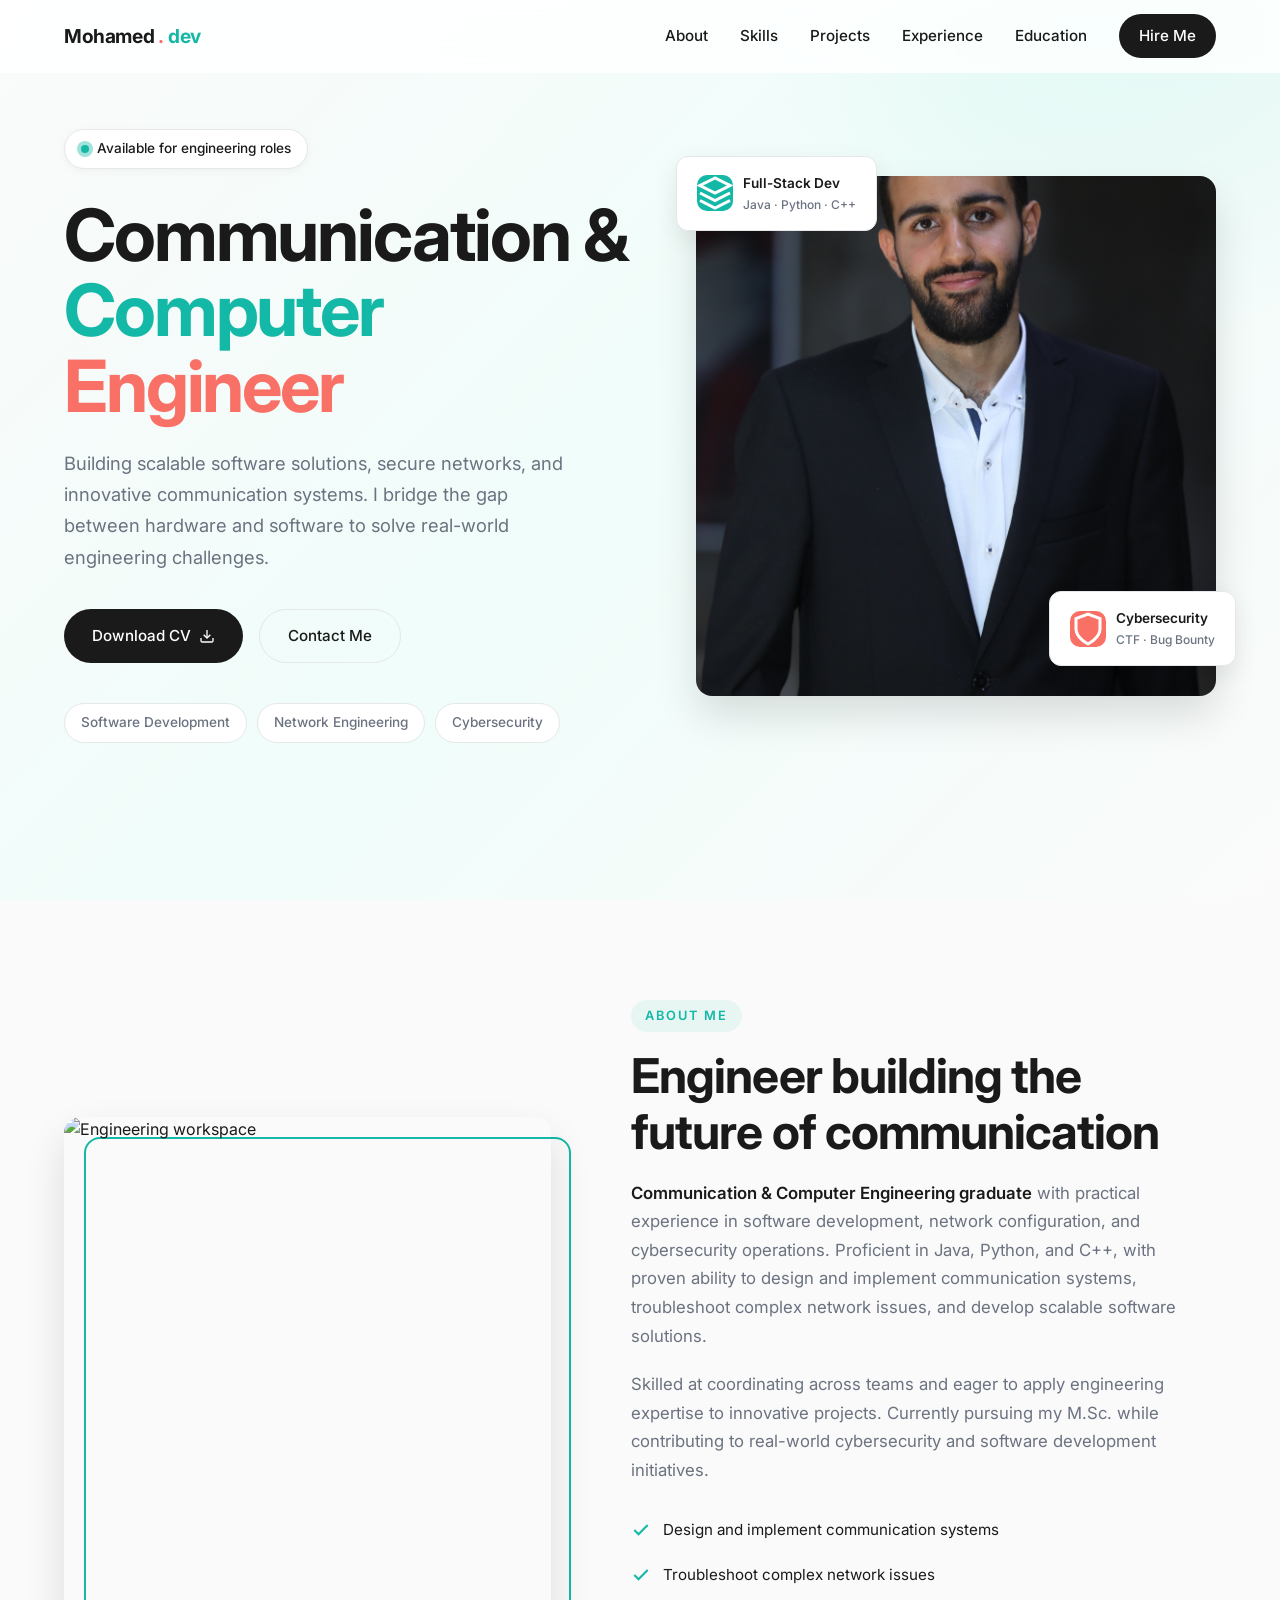
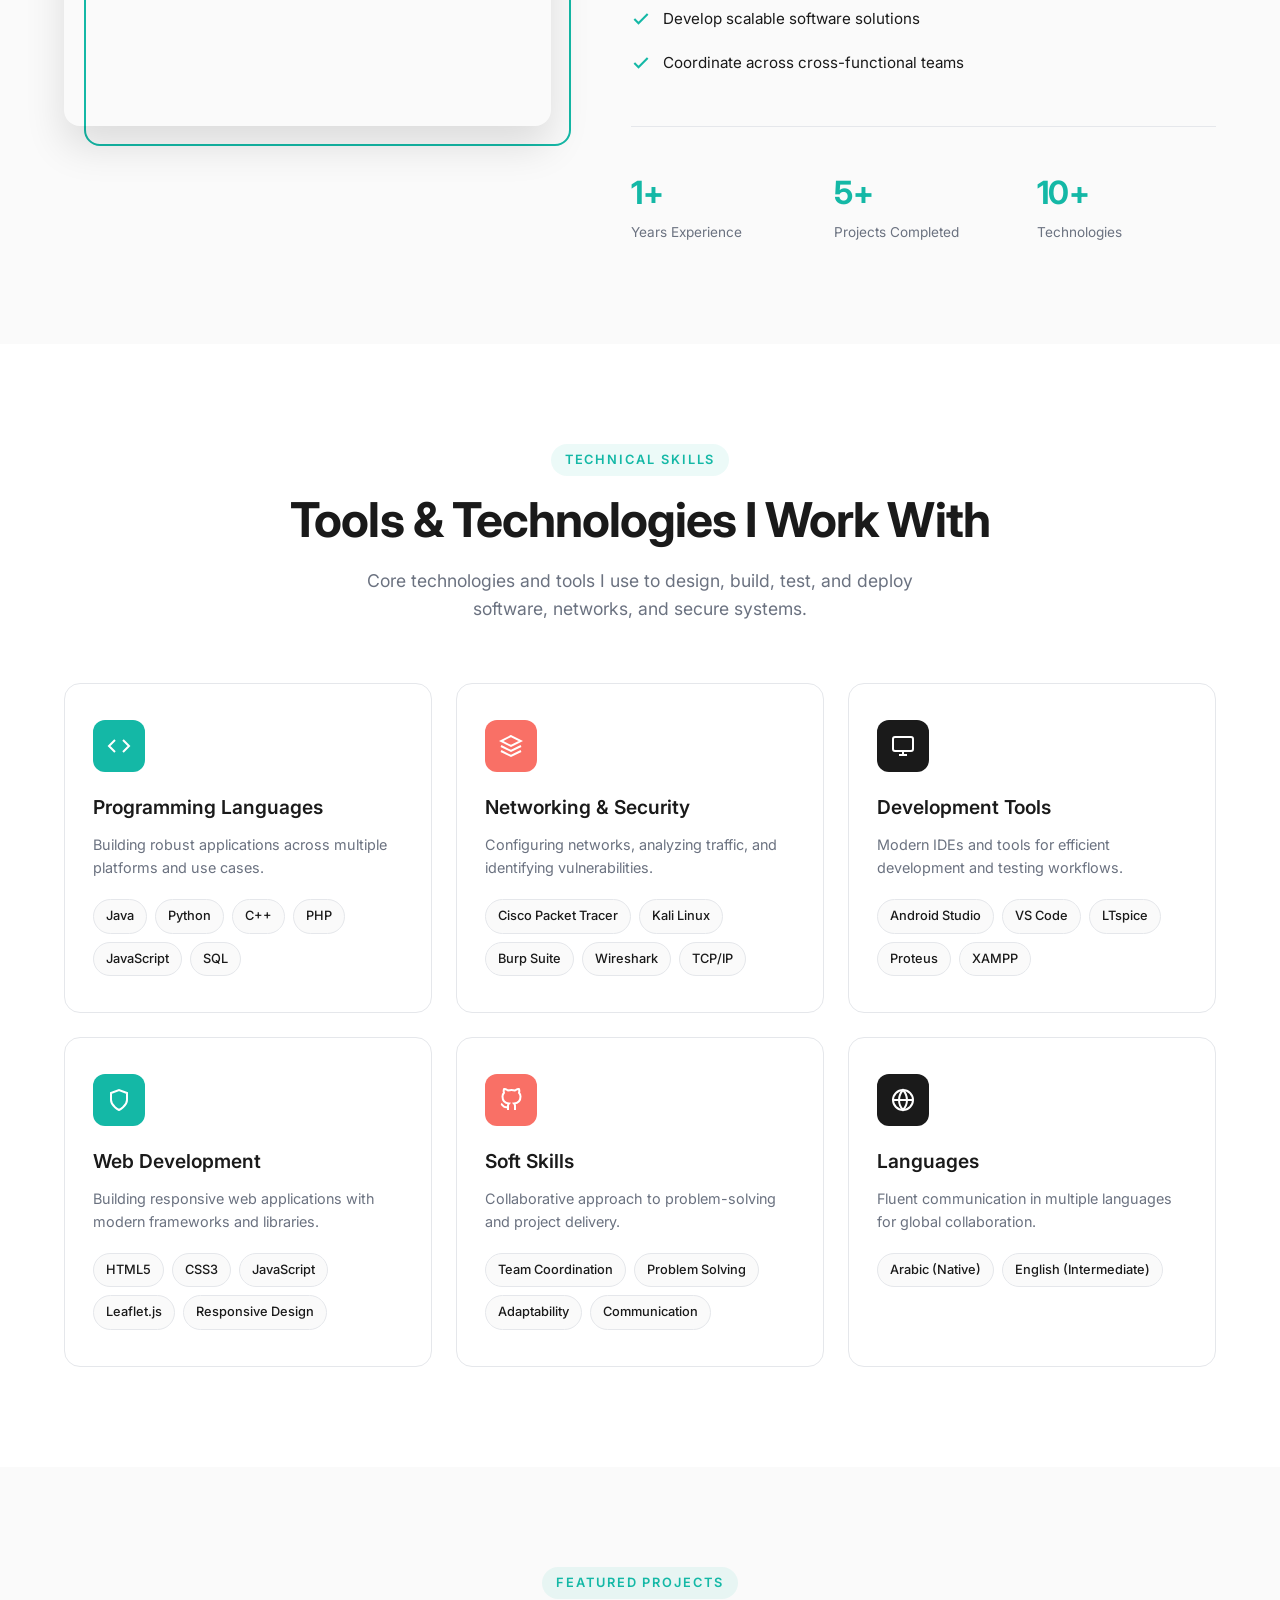
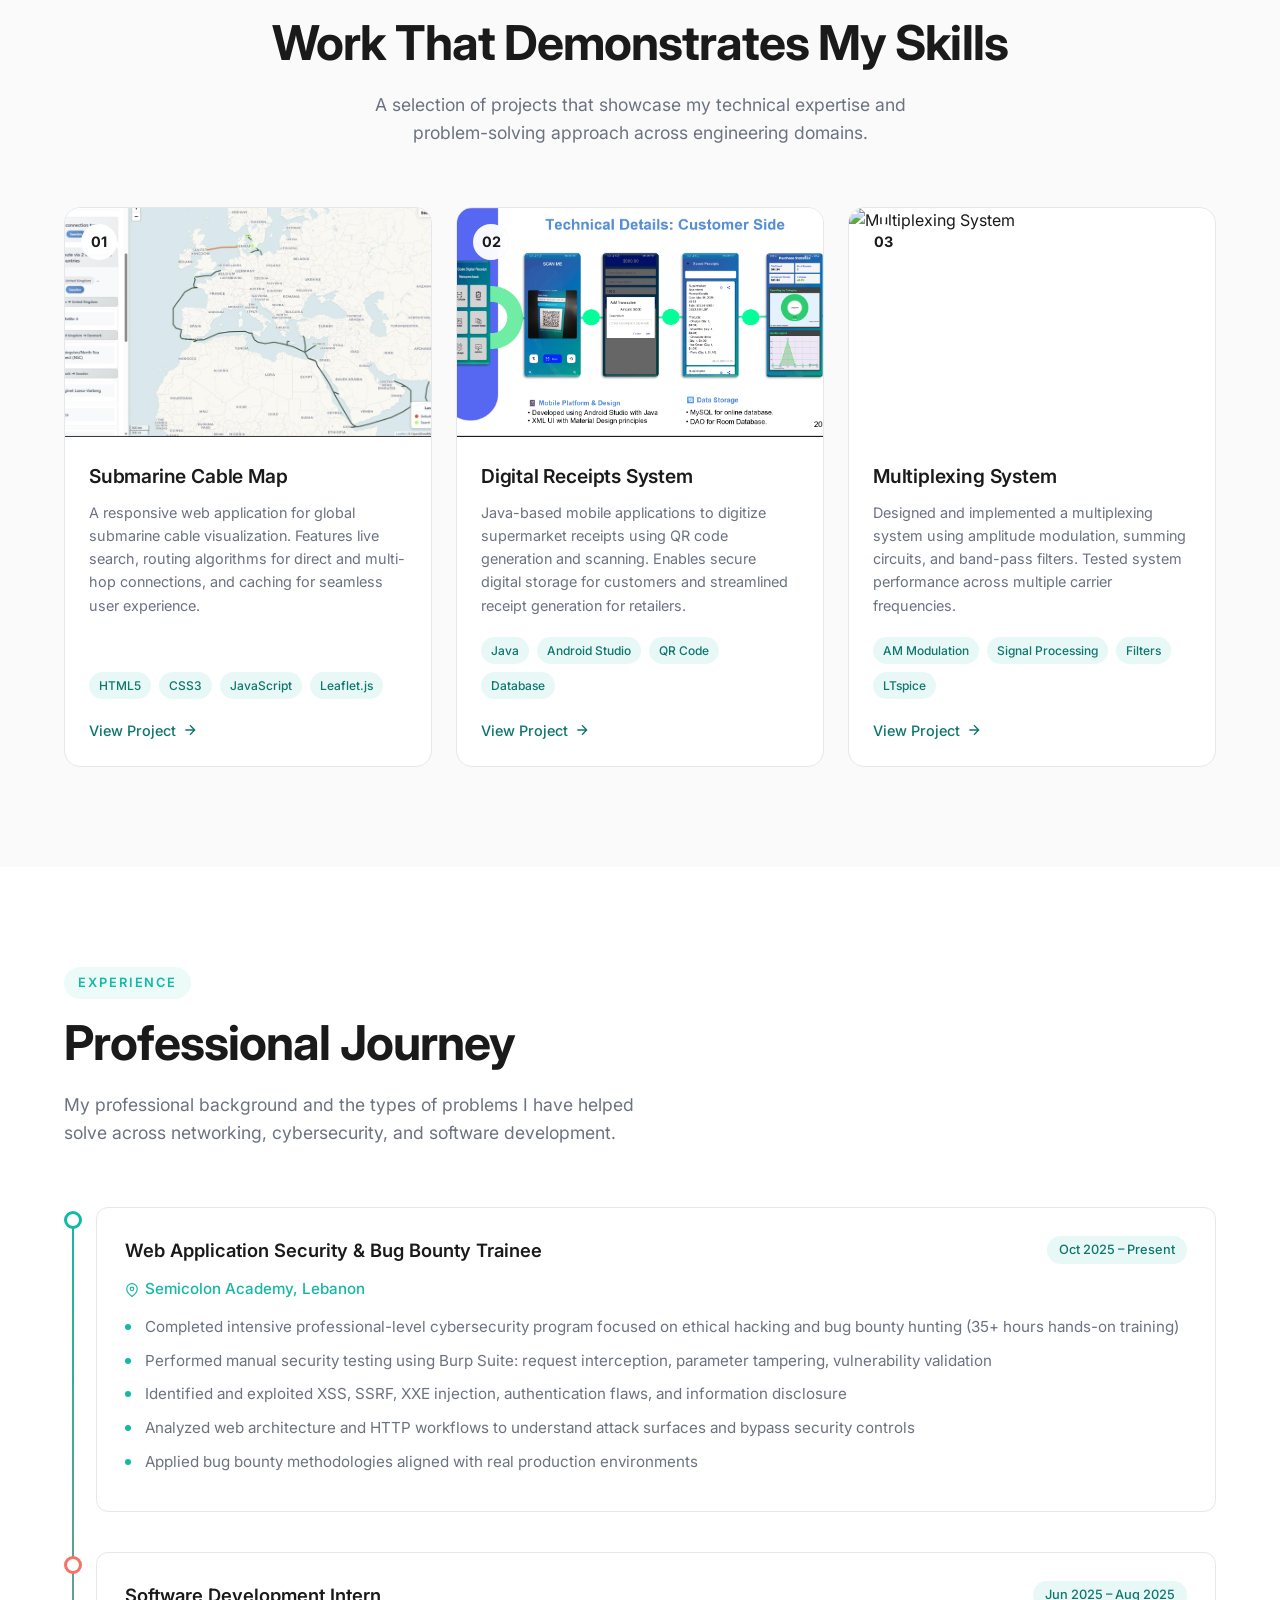
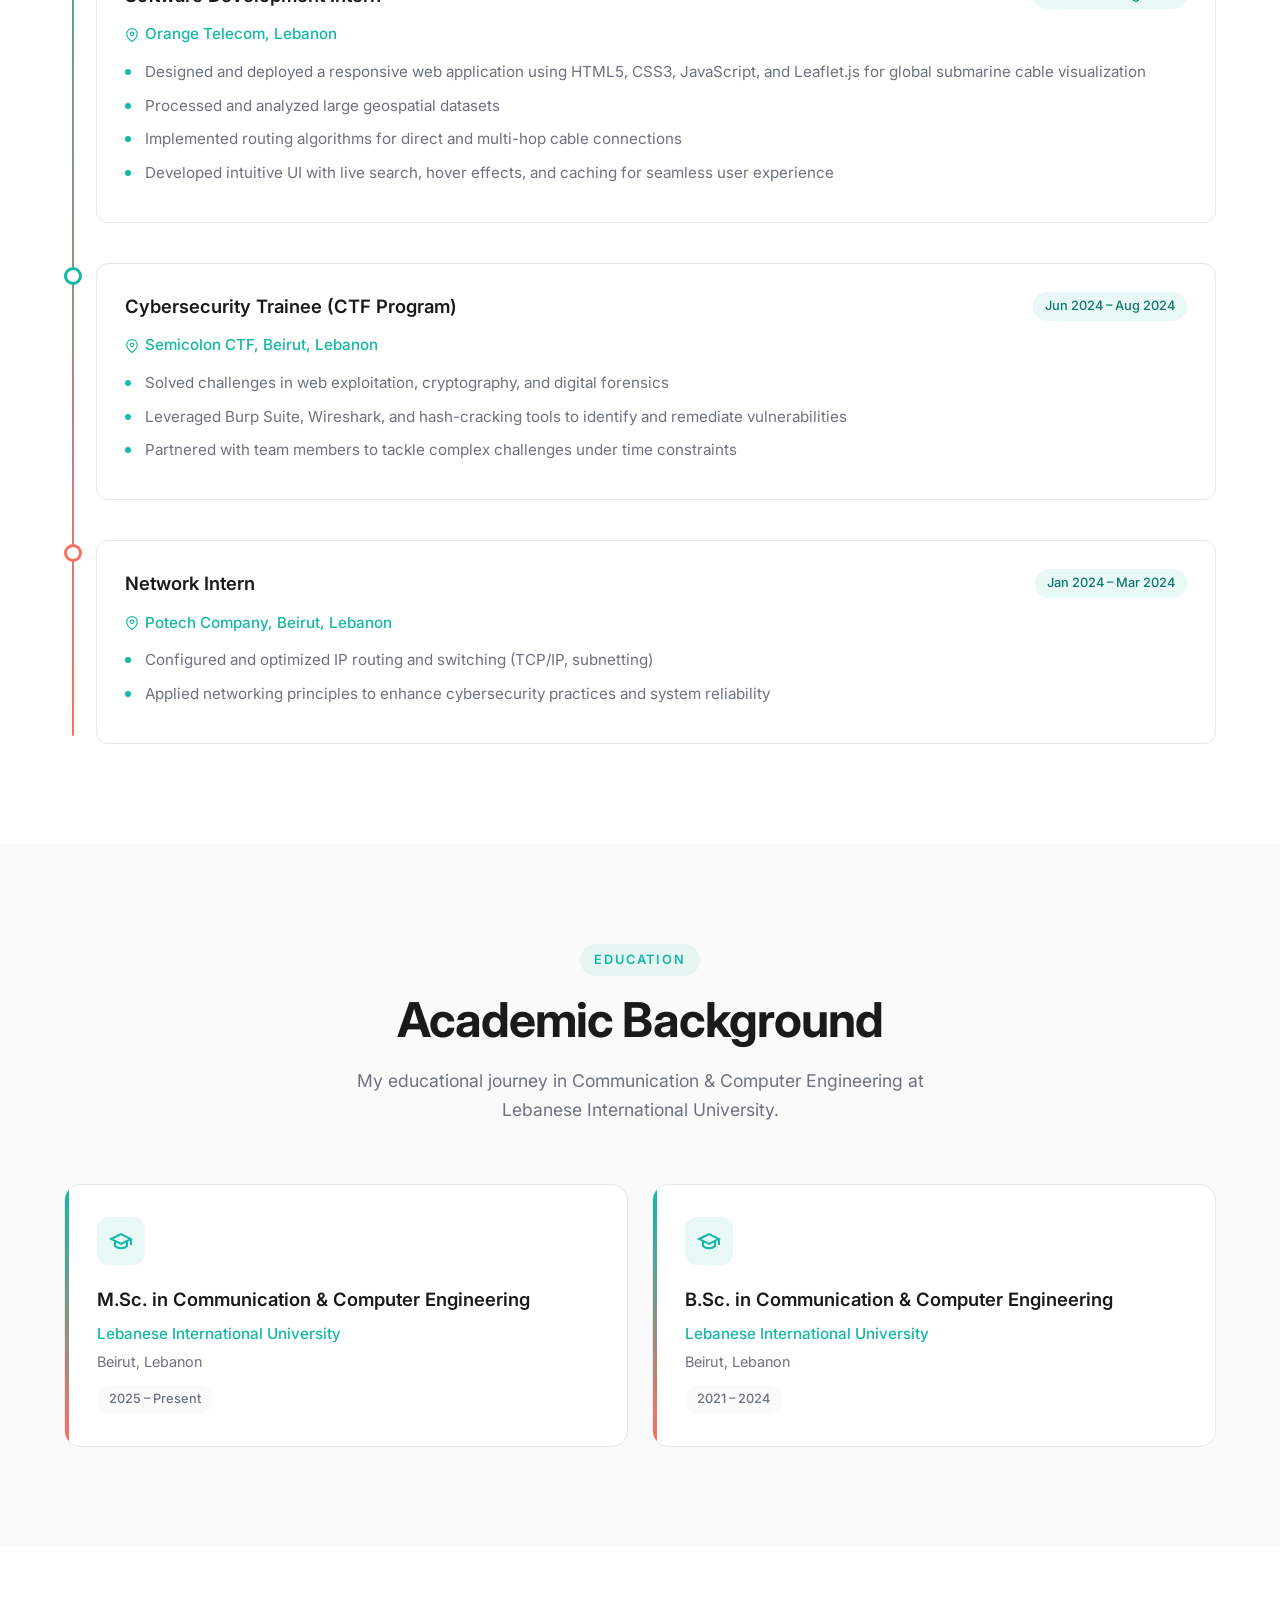
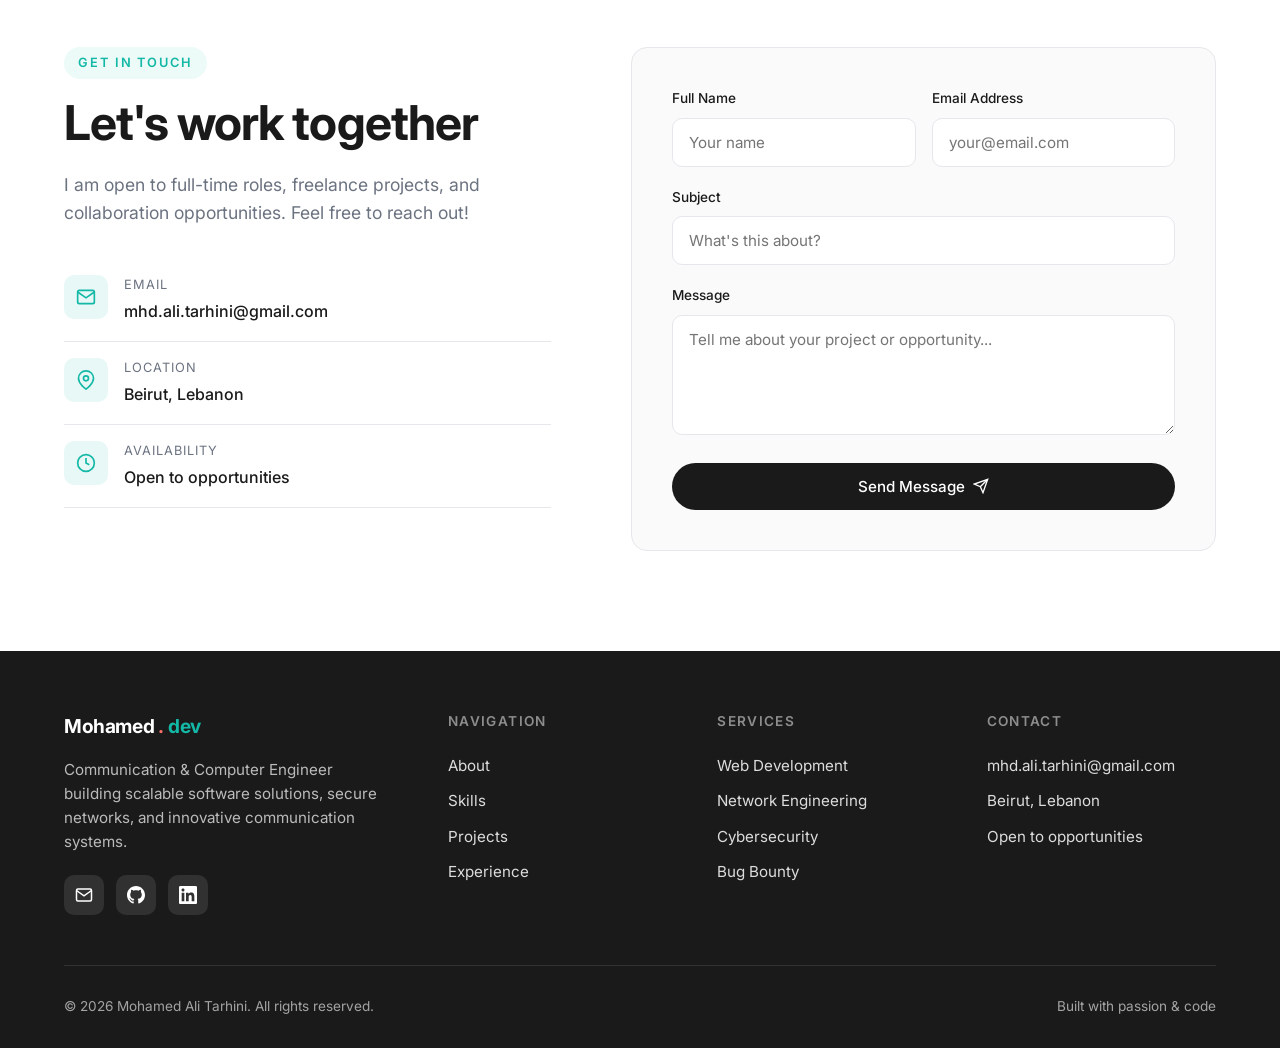
==== index.html @ ebee2edf "Update: Changed CV file and fixed typo" ====
<!DOCTYPE html>
<html lang="en">
<head>
<meta charset="UTF-8">
<meta name="viewport" content="width=device-width, initial-scale=1.0">
<title>Mohamed Ali Tarhini — Communication & Computer Engineer</title>
<link rel="preconnect" href="https://fonts.googleapis.com">
<link rel="preconnect" href="https://fonts.gstatic.com" crossorigin>
<link href="https://fonts.googleapis.com/css2?family=Inter:wght@400;500;600;700;800&family=JetBrains+Mono:wght@400;500&display=swap" rel="stylesheet">
<link rel="stylesheet" href="style.css">
</head>
<body>

<!-- NAVIGATION -->
<nav class="nav" id="nav">
  <div class="container nav-inner">
    <a href="#home" class="nav-logo">Mohamed<span class="dot">.</span><span class="teal">dev</span></a>
    <ul class="nav-links" id="navLinks">
      <li><a href="#about">About</a></li>
      <li><a href="#skills">Skills</a></li>
      <li><a href="#projects">Projects</a></li>
      <li><a href="#experience">Experience</a></li>
      <li><a href="#education">Education</a></li>
      <li><a href="#contact" class="nav-cta">Hire Me</a></li>
    </ul>
    <button class="hamburger" id="hamburger" aria-label="Toggle menu">
      <span></span><span></span><span></span>
    </button>
  </div>
</nav>

<!-- HERO -->
<section class="hero" id="home">
  <div class="container hero-grid">
    <div class="hero-content reveal">
      <div class="hero-badge">
        <span class="pulse"></span>
        Available for engineering roles
      </div>
      <h1 class="hero-title">
        Communication &<br>
        <span class="accent-teal">Computer</span> <span class="accent-coral">Engineer</span>
      </h1>
      <p class="hero-subtitle">
        Building scalable software solutions, secure networks, and innovative communication systems. I bridge the gap between hardware and software to solve real-world engineering challenges.
      </p>
      <div class="hero-actions">
        <a href="Mohamed_Ali_Tarhini_CV.pdf" download class="btn btn-primary">
          Download CV
          <svg viewBox="0 0 24 24" fill="none" stroke="currentColor" stroke-width="2">
            <path d="M21 15v4a2 2 0 0 1-2 2H5a2 2 0 0 1-2-2v-4"/>
            <polyline points="7 10 12 15 17 10"/>
            <line x1="12" y1="15" x2="12" y2="3"/>
          </svg>
        </a>
        <a href="#contact" class="btn btn-secondary">Contact Me</a>
      </div>
      <div class="hero-tags">
        <span class="hero-tag">Software Development</span>
        <span class="hero-tag">Network Engineering</span>
        <span class="hero-tag">Cybersecurity</span>
      </div>
    </div>
    <div class="hero-visual reveal">
      <img src="images/myself.png" alt="Mohamed Ali Tarhini" class="hero-image">
      <div class="hero-float top">
        <div class="icon teal">
          <svg viewBox="0 0 24 24" fill="none" stroke="currentColor" stroke-width="2"><path d="M12 2L2 7l10 5 10-5-10-5zM2 17l10 5 10-5M2 12l10 5 10-5"/></svg>
        </div>
        <div>
          <div class="float-title">Full-Stack Dev</div>
          <div class="float-sub">Java · Python · C++</div>
        </div>
      </div>
      <div class="hero-float bottom">
        <div class="icon coral">
          <svg viewBox="0 0 24 24" fill="none" stroke="currentColor" stroke-width="2"><path d="M12 22s8-4 8-10V5l-8-3-8 3v7c0 6 8 10 8 10z"/></svg>
        </div>
        <div>
          <div class="float-title">Cybersecurity</div>
          <div class="float-sub">CTF · Bug Bounty</div>
        </div>
      </div>
    </div>
  </div>
</section>

<!-- ABOUT -->
<section class="about" id="about">
  <div class="container about-grid">
    <div class="about-image-wrap reveal">
      <img src="https://images.unsplash.com/photo-1498050108023-c5249f4df085?w=600&h=750&fit=crop" alt="Engineering workspace" class="about-image">
    </div>
    <div class="about-text reveal">
      <span class="section-label">About Me</span>
      <h2 class="section-title">Engineer building the future of communication</h2>
      <p>
        <strong>Communication & Computer Engineering graduate</strong> with practical experience in software development, network configuration, and cybersecurity operations. Proficient in Java, Python, and C++, with proven ability to design and implement communication systems, troubleshoot complex network issues, and develop scalable software solutions.
      </p>
      <p>
        Skilled at coordinating across teams and eager to apply engineering expertise to innovative projects. Currently pursuing my M.Sc. while contributing to real-world cybersecurity and software development initiatives.
      </p>
      <ul class="about-list">
        <li>
          <svg viewBox="0 0 24 24" fill="none" stroke="currentColor" stroke-width="2.5"><path d="M20 6L9 17l-5-5"/></svg>
          Design and implement communication systems
        </li>
        <li>
          <svg viewBox="0 0 24 24" fill="none" stroke="currentColor" stroke-width="2.5"><path d="M20 6L9 17l-5-5"/></svg>
          Troubleshoot complex network issues
        </li>
        <li>
          <svg viewBox="0 0 24 24" fill="none" stroke="currentColor" stroke-width="2.5"><path d="M20 6L9 17l-5-5"/></svg>
          Develop scalable software solutions
        </li>
        <li>
          <svg viewBox="0 0 24 24" fill="none" stroke="currentColor" stroke-width="2.5"><path d="M20 6L9 17l-5-5"/></svg>
          Coordinate across cross-functional teams
        </li>
      </ul>
      <div class="about-stats">
        <div>
          <div class="stat-value">1+</div>
          <div class="stat-label">Years Experience</div>
        </div>
        <div>
          <div class="stat-value">5+</div>
          <div class="stat-label">Projects Completed</div>
        </div>
        <div>
          <div class="stat-value">10+</div>
          <div class="stat-label">Technologies</div>
        </div>
      </div>
    </div>
  </div>
</section>

<!-- SKILLS -->
<section class="skills" id="skills">
  <div class="container">
    <div class="section-header center reveal">
      <span class="section-label">Technical Skills</span>
      <h2 class="section-title">Tools & Technologies I Work With</h2>
      <p class="section-subtitle">Core technologies and tools I use to design, build, test, and deploy software, networks, and secure systems.</p>
    </div>
    <div class="skills-grid">
      <div class="skill-card reveal">
        <div class="skill-icon teal">
          <svg viewBox="0 0 24 24" fill="none" stroke="currentColor" stroke-width="2"><polyline points="16 18 22 12 16 6"/><polyline points="8 6 2 12 8 18"/></svg>
        </div>
        <h3 class="skill-card-title">Programming Languages</h3>
        <p class="skill-card-desc">Building robust applications across multiple platforms and use cases.</p>
        <div class="skill-tags">
          <span class="skill-tag">Java</span>
          <span class="skill-tag">Python</span>
          <span class="skill-tag">C++</span>
          <span class="skill-tag">PHP</span>
          <span class="skill-tag">JavaScript</span>
          <span class="skill-tag">SQL</span>
        </div>
      </div>
      <div class="skill-card reveal">
        <div class="skill-icon coral">
          <svg viewBox="0 0 24 24" fill="none" stroke="currentColor" stroke-width="2"><path d="M12 2L2 7l10 5 10-5-10-5zM2 17l10 5 10-5M2 12l10 5 10-5"/></svg>
        </div>
        <h3 class="skill-card-title">Networking & Security</h3>
        <p class="skill-card-desc">Configuring networks, analyzing traffic, and identifying vulnerabilities.</p>
        <div class="skill-tags">
          <span class="skill-tag">Cisco Packet Tracer</span>
          <span class="skill-tag">Kali Linux</span>
          <span class="skill-tag">Burp Suite</span>
          <span class="skill-tag">Wireshark</span>
          <span class="skill-tag">TCP/IP</span>
        </div>
      </div>
      <div class="skill-card reveal">
        <div class="skill-icon dark">
          <svg viewBox="0 0 24 24" fill="none" stroke="currentColor" stroke-width="2"><rect x="2" y="3" width="20" height="14" rx="2"/><line x1="8" y1="21" x2="16" y2="21"/><line x1="12" y1="17" x2="12" y2="21"/></svg>
        </div>
        <h3 class="skill-card-title">Development Tools</h3>
        <p class="skill-card-desc">Modern IDEs and tools for efficient development and testing workflows.</p>
        <div class="skill-tags">
          <span class="skill-tag">Android Studio</span>
          <span class="skill-tag">VS Code</span>
          <span class="skill-tag">LTspice</span>
          <span class="skill-tag">Proteus</span>
          <span class="skill-tag">XAMPP</span>
        </div>
      </div>
      <div class="skill-card reveal">
        <div class="skill-icon teal">
          <svg viewBox="0 0 24 24" fill="none" stroke="currentColor" stroke-width="2"><path d="M12 22s8-4 8-10V5l-8-3-8 3v7c0 6 8 10 8 10z"/></svg>
        </div>
        <h3 class="skill-card-title">Web Development</h3>
        <p class="skill-card-desc">Building responsive web applications with modern frameworks and libraries.</p>
        <div class="skill-tags">
          <span class="skill-tag">HTML5</span>
          <span class="skill-tag">CSS3</span>
          <span class="skill-tag">JavaScript</span>
          <span class="skill-tag">Leaflet.js</span>
          <span class="skill-tag">Responsive Design</span>
        </div>
      </div>
      <div class="skill-card reveal">
        <div class="skill-icon coral">
          <svg viewBox="0 0 24 24" fill="none" stroke="currentColor" stroke-width="2"><path d="M9 19c-5 1.5-5-2.5-7-3m14 6v-3.87a3.37 3.37 0 0 0-.94-2.61c3.14-.35 6.44-1.54 6.44-7A5.44 5.44 0 0 0 20 4.77 5.07 5.07 0 0 0 19.91 1S18.73.65 16 2.48a13.38 13.38 0 0 0-7 0C6.27.65 5.09 1 5.09 1A5.07 5.07 0 0 0 5 4.77a5.44 5.44 0 0 0-1.5 3.78c0 5.42 3.3 6.61 6.44 7A3.37 3.37 0 0 0 9 18.13V22"/></svg>
        </div>
        <h3 class="skill-card-title">Soft Skills</h3>
        <p class="skill-card-desc">Collaborative approach to problem-solving and project delivery.</p>
        <div class="skill-tags">
          <span class="skill-tag">Team Coordination</span>
          <span class="skill-tag">Problem Solving</span>
          <span class="skill-tag">Adaptability</span>
          <span class="skill-tag">Communication</span>
        </div>
      </div>
      <div class="skill-card reveal">
        <div class="skill-icon dark">
          <svg viewBox="0 0 24 24" fill="none" stroke="currentColor" stroke-width="2"><circle cx="12" cy="12" r="10"/><line x1="2" y1="12" x2="22" y2="12"/><path d="M12 2a15.3 15.3 0 0 1 4 10 15.3 15.3 0 0 1-4 10 15.3 15.3 0 0 1-4-10 15.3 15.3 0 0 1 4-10z"/></svg>
        </div>
        <h3 class="skill-card-title">Languages</h3>
        <p class="skill-card-desc">Fluent communication in multiple languages for global collaboration.</p>
        <div class="skill-tags">
          <span class="skill-tag">Arabic (Native)</span>
          <span class="skill-tag">English (Intermediate)</span>
        </div>
      </div>
    </div>
  </div>
</section>

<!-- PROJECTS -->
<section class="projects" id="projects">
  <div class="container">
    <div class="section-header center reveal">
      <span class="section-label">Featured Projects</span>
      <h2 class="section-title">Work That Demonstrates My Skills</h2>
      <p class="section-subtitle">A selection of projects that showcase my technical expertise and problem-solving approach across engineering domains.</p>
    </div>
    <div class="projects-grid">
      <div class="project-card reveal">
        <div class="project-image">
          <img src="images/submarine.png" alt="Submarine Cable Map">
          <div class="project-number">01</div>
        </div>
        <div class="project-content">
          <h3 class="project-title">Submarine Cable Map</h3>
          <p class="project-desc">A responsive web application for global submarine cable visualization. Features live search, routing algorithms for direct and multi-hop connections, and caching for seamless user experience.</p>
          <div class="project-tech">
            <span>HTML5</span>
            <span>CSS3</span>
            <span>JavaScript</span>
            <span>Leaflet.js</span>
          </div>
          <a href="https://github.com/mhdalitarhini/Submarine-Cables-Map" class="project-link">
            View Project
            <svg viewBox="0 0 24 24" fill="none" stroke="currentColor" stroke-width="2"><path d="M5 12h14M12 5l7 7-7 7"/></svg>
          </a>
        </div>
      </div>
      <div class="project-card reveal">
        <div class="project-image">
          <img src="images/digital-receipts.png" alt="Digital Receipts System">
          <div class="project-number">02</div>
        </div>
        <div class="project-content">
          <h3 class="project-title">Digital Receipts System</h3>
          <p class="project-desc">Java-based mobile applications to digitize supermarket receipts using QR code generation and scanning. Enables secure digital storage for customers and streamlined receipt generation for retailers.</p>
          <div class="project-tech">
            <span>Java</span>
            <span>Android Studio</span>
            <span>QR Code</span>
            <span>Database</span>
          </div>
          <a href="#" class="project-link">
            View Project
            <svg viewBox="0 0 24 24" fill="none" stroke="currentColor" stroke-width="2"><path d="M5 12h14M12 5l7 7-7 7"/></svg>
          </a>
        </div>
      </div>
      <div class="project-card reveal">
        <div class="project-image">
          <img src="https://images.unsplash.com/photo-1518770660439-4636190af475?w=600&h=375&fit=crop" alt="Multiplexing System">
          <div class="project-number">03</div>
        </div>
        <div class="project-content">
          <h3 class="project-title">Multiplexing System</h3>
          <p class="project-desc">Designed and implemented a multiplexing system using amplitude modulation, summing circuits, and band-pass filters. Tested system performance across multiple carrier frequencies.</p>
          <div class="project-tech">
            <span>AM Modulation</span>
            <span>Signal Processing</span>
            <span>Filters</span>
            <span>LTspice</span>
          </div>
          <a href="#" class="project-link">
            View Project
            <svg viewBox="0 0 24 24" fill="none" stroke="currentColor" stroke-width="2"><path d="M5 12h14M12 5l7 7-7 7"/></svg>
          </a>
        </div>
      </div>
    </div>
  </div>
</section>

<!-- EXPERIENCE -->
<section class="experience" id="experience">
  <div class="container">
    <div class="section-header reveal">
      <span class="section-label">Experience</span>
      <h2 class="section-title">Professional Journey</h2>
      <p class="section-subtitle">My professional background and the types of problems I have helped solve across networking, cybersecurity, and software development.</p>
    </div>
    <div class="timeline">
      <div class="timeline-item reveal">
        <div class="timeline-dot"></div>
        <div class="timeline-card">
          <div class="timeline-header">
            <h3 class="timeline-role">Web Application Security & Bug Bounty Trainee</h3>
            <span class="timeline-date">Oct 2025 – Present</span>
          </div>
          <div class="timeline-company">
            <svg viewBox="0 0 24 24" fill="none" stroke="currentColor" stroke-width="2"><path d="M21 10c0 7-9 13-9 13s-9-6-9-13a9 9 0 0 1 18 0z"/><circle cx="12" cy="10" r="3"/></svg>
            Semicolon Academy, Lebanon
          </div>
          <div class="timeline-desc">
            <ul>
              <li>Completed intensive professional-level cybersecurity program focused on ethical hacking and bug bounty hunting (35+ hours hands-on training)</li>
              <li>Performed manual security testing using Burp Suite: request interception, parameter tampering, vulnerability validation</li>
              <li>Identified and exploited XSS, SSRF, XXE injection, authentication flaws, and information disclosure</li>
              <li>Analyzed web architecture and HTTP workflows to understand attack surfaces and bypass security controls</li>
              <li>Applied bug bounty methodologies aligned with real production environments</li>
            </ul>
          </div>
        </div>
      </div>
      <div class="timeline-item reveal">
        <div class="timeline-dot"></div>
        <div class="timeline-card">
          <div class="timeline-header">
            <h3 class="timeline-role">Software Development Intern</h3>
            <span class="timeline-date">Jun 2025 – Aug 2025</span>
          </div>
          <div class="timeline-company">
            <svg viewBox="0 0 24 24" fill="none" stroke="currentColor" stroke-width="2"><path d="M21 10c0 7-9 13-9 13s-9-6-9-13a9 9 0 0 1 18 0z"/><circle cx="12" cy="10" r="3"/></svg>
            Orange Telecom, Lebanon
          </div>
          <div class="timeline-desc">
            <ul>
              <li>Designed and deployed a responsive web application using HTML5, CSS3, JavaScript, and Leaflet.js for global submarine cable visualization</li>
              <li>Processed and analyzed large geospatial datasets</li>
              <li>Implemented routing algorithms for direct and multi-hop cable connections</li>
              <li>Developed intuitive UI with live search, hover effects, and caching for seamless user experience</li>
            </ul>
          </div>
        </div>
      </div>
      <div class="timeline-item reveal">
        <div class="timeline-dot"></div>
        <div class="timeline-card">
          <div class="timeline-header">
            <h3 class="timeline-role">Cybersecurity Trainee (CTF Program)</h3>
            <span class="timeline-date">Jun 2024 – Aug 2024</span>
          </div>
          <div class="timeline-company">
            <svg viewBox="0 0 24 24" fill="none" stroke="currentColor" stroke-width="2"><path d="M21 10c0 7-9 13-9 13s-9-6-9-13a9 9 0 0 1 18 0z"/><circle cx="12" cy="10" r="3"/></svg>
            Semicolon CTF, Beirut, Lebanon
          </div>
          <div class="timeline-desc">
            <ul>
              <li>Solved challenges in web exploitation, cryptography, and digital forensics</li>
              <li>Leveraged Burp Suite, Wireshark, and hash-cracking tools to identify and remediate vulnerabilities</li>
              <li>Partnered with team members to tackle complex challenges under time constraints</li>
            </ul>
          </div>
        </div>
      </div>
      <div class="timeline-item reveal">
        <div class="timeline-dot"></div>
        <div class="timeline-card">
          <div class="timeline-header">
            <h3 class="timeline-role">Network Intern</h3>
            <span class="timeline-date">Jan 2024 – Mar 2024</span>
          </div>
          <div class="timeline-company">
            <svg viewBox="0 0 24 24" fill="none" stroke="currentColor" stroke-width="2"><path d="M21 10c0 7-9 13-9 13s-9-6-9-13a9 9 0 0 1 18 0z"/><circle cx="12" cy="10" r="3"/></svg>
            Potech Company, Beirut, Lebanon
          </div>
          <div class="timeline-desc">
            <ul>
              <li>Configured and optimized IP routing and switching (TCP/IP, subnetting)</li>
              <li>Applied networking principles to enhance cybersecurity practices and system reliability</li>
            </ul>
          </div>
        </div>
      </div>
    </div>
  </div>
</section>

<!-- EDUCATION -->
<section class="education" id="education">
  <div class="container">
    <div class="section-header center reveal">
      <span class="section-label">Education</span>
      <h2 class="section-title">Academic Background</h2>
      <p class="section-subtitle">My educational journey in Communication & Computer Engineering at Lebanese International University.</p>
    </div>
    <div class="education-grid">
      <div class="edu-card reveal">
        <div class="edu-icon">
          <svg viewBox="0 0 24 24" fill="none" stroke="currentColor" stroke-width="2"><path d="M22 10v6M2 10l10-5 10 5-10 5z"/><path d="M6 12v5c3 3 9 3 12 0v-5"/></svg>
        </div>
        <h3 class="edu-degree">M.Sc. in Communication & Computer Engineering</h3>
        <div class="edu-school">Lebanese International University</div>
        <div class="edu-location">Beirut, Lebanon</div>
        <span class="edu-date">2025 – Present</span>
      </div>
      <div class="edu-card reveal">
        <div class="edu-icon">
          <svg viewBox="0 0 24 24" fill="none" stroke="currentColor" stroke-width="2"><path d="M22 10v6M2 10l10-5 10 5-10 5z"/><path d="M6 12v5c3 3 9 3 12 0v-5"/></svg>
        </div>
        <h3 class="edu-degree">B.Sc. in Communication & Computer Engineering</h3>
        <div class="edu-school">Lebanese International University</div>
        <div class="edu-location">Beirut, Lebanon</div>
        <span class="edu-date">2021 – 2024</span>
      </div>
    </div>
  </div>
</section>

<!-- CONTACT -->
<section class="contact" id="contact">
  <div class="container contact-grid">
    <div class="reveal">
      <span class="section-label">Get In Touch</span>
      <h2 class="section-title">Let's work together</h2>
      <p class="section-subtitle">I am open to full-time roles, freelance projects, and collaboration opportunities. Feel free to reach out!</p>
      <ul class="contact-info-list">
        <li>
          <div class="icon">
            <svg viewBox="0 0 24 24" fill="none" stroke="currentColor" stroke-width="2"><path d="M4 4h16c1.1 0 2 .9 2 2v12c0 1.1-.9 2-2 2H4c-1.1 0-2-.9-2-2V6c0-1.1.9-2 2-2z"/><polyline points="22,6 12,13 2,6"/></svg>
          </div>
          <div>
            <div class="label">Email</div>
            <div class="value">mhd.ali.tarhini@gmail.com</div>
          </div>
        </li>
        <li>
          <div class="icon">
            <svg viewBox="0 0 24 24" fill="none" stroke="currentColor" stroke-width="2"><path d="M21 10c0 7-9 13-9 13s-9-6-9-13a9 9 0 0 1 18 0z"/><circle cx="12" cy="10" r="3"/></svg>
          </div>
          <div>
            <div class="label">Location</div>
            <div class="value">Beirut, Lebanon</div>
          </div>
        </li>
        <li>
          <div class="icon">
            <svg viewBox="0 0 24 24" fill="none" stroke="currentColor" stroke-width="2"><circle cx="12" cy="12" r="10"/><polyline points="12 6 12 12 16 14"/></svg>
          </div>
          <div>
            <div class="label">Availability</div>
            <div class="value">Open to opportunities</div>
          </div>
        </li>
      </ul>
    </div>
    <div class="reveal">
      <form class="contact-form" id="contactForm">
          <div class="form-success" id="formSuccess">Your message has been sent successfully.</div>
          <div class="form-row">
            <div class="form-group">
              <label for="name">Full Name</label>
              <input type="text" id="name" name="fi-sender-fullName" placeholder="Your name" required>
              <div class="form-error">Please enter your name</div>
            </div>
            <div class="form-group">
              <label for="email">Email Address</label>
              <input type="email" id="email" name="fi-sender-email" placeholder="your@email.com" required>
              <div class="form-error">Please enter a valid email</div>
            </div>
          </div>
          <div class="form-group">
            <label for="subject">Subject</label>
            <input type="text" id="subject" name="fi-text-subject" placeholder="What's this about?">
          </div>
          <div class="form-group">
            <label for="message">Message</label>
            <textarea id="message" name="fi-text-message" placeholder="Tell me about your project or opportunity..." required></textarea>
            <div class="form-error">Please enter your message</div>
          </div>
          <button type="submit" class="btn btn-primary btn-block">
            Send Message
            <svg viewBox="0 0 24 24" fill="none" stroke="currentColor" stroke-width="2"><line x1="22" y1="2" x2="11" y2="13"/><polygon points="22 2 15 22 11 13 2 9 22 2"/></svg>
          </button>
        </form>
      </div>
    </div>
   </section>

<!-- FOOTER -->
<footer class="footer">
  <div class="container">
    <div class="footer-grid">
      <div class="footer-brand">
        <a href="#home" class="nav-logo" style="color: white;">Mohamed<span class="dot">.</span><span class="teal">dev</span></a>
        <p>Communication & Computer Engineer building scalable software solutions, secure networks, and innovative communication systems.</p>
        <div class="social-links">
          <a href="mailto:mhd.ali.tarhini@gmail.com" class="social-link" aria-label="Email">
            <svg viewBox="0 0 24 24" fill="none" stroke="currentColor" stroke-width="2"><path d="M4 4h16c1.1 0 2 .9 2 2v12c0 1.1-.9 2-2 2H4c-1.1 0-2-.9-2-2V6c0-1.1.9-2 2-2z"/><polyline points="22,6 12,13 2,6"/></svg>
          </a>
            <a href="https://github.com/mhdalitarhini/" class="social-link"
            target="_blank"
            rel="noopener noreferrer"
            aria-label="GitHub">
            <svg viewBox="0 0 24 24" fill="currentColor"><path d="M12 0c-6.626 0-12 5.373-12 12 0 5.302 3.438 9.8 8.207 11.387.599.111.793-.261.793-.577v-2.234c-3.338.726-4.033-1.416-4.033-1.416-.546-1.387-1.333-1.756-1.333-1.756-1.089-.745.083-.729.083-.729 1.205.084 1.839 1.237 1.839 1.237 1.07 1.834 2.807 1.304 3.492.997.107-.775.418-1.305.762-1.604-2.665-.305-5.467-1.334-5.467-5.931 0-1.311.469-2.381 1.236-3.221-.124-.303-.535-1.524.117-3.176 0 0 1.008-.322 3.301 1.23.957-.266 1.983-.399 3.003-.404 1.02.005 2.047.138 3.006.404 2.291-1.552 3.297-1.23 3.297-1.23.653 1.653.242 2.874.118 3.176.77.84 1.235 1.911 1.235 3.221 0 4.609-2.807 5.624-5.479 5.921.43.372.823 1.102.823 2.222v3.293c0 .319.192.694.801.576 4.765-1.589 8.199-6.086 8.199-11.386 0-6.627-5.373-12-12-12z"/></svg>
          </a>
            <a href="https://www.linkedin.com/in/mhmd-ali-tarhini-b96127313" class="social-link" target="_blank"
            rel="noopener noreferrer"
             aria-label="LinkedIn">

            <svg viewBox="0 0 24 24" fill="currentColor"><path d="M20.447 20.452h-3.554v-5.569c0-1.328-.027-3.037-1.852-3.037-1.853 0-2.136 1.445-2.136 2.939v5.667H9.351V9h3.414v1.561h.046c.477-.9 1.637-1.85 3.37-1.85 3.601 0 4.267 2.37 4.267 5.455v6.286zM5.337 7.433c-1.144 0-2.063-.926-2.063-2.065 0-1.138.92-2.063 2.063-2.063 1.14 0 2.064.925 2.064 2.063 0 1.139-.925 2.065-2.064 2.065zm1.782 13.019H3.555V9h3.564v11.452zM22.225 0H1.771C.792 0 0 .774 0 1.729v20.542C0 23.227.792 24 1.771 24h20.451C23.2 24 24 23.227 24 22.271V1.729C24 .774 23.2 0 22.222 0h.003z"/></svg>
          </a>
        </div>
      </div>
      <div>
        <h4 class="footer-heading">Navigation</h4>
        <ul class="footer-links">
          <li><a href="#about">About</a></li>
          <li><a href="#skills">Skills</a></li>
          <li><a href="#projects">Projects</a></li>
          <li><a href="#experience">Experience</a></li>
        </ul>
      </div>
      <div>
        <h4 class="footer-heading">Services</h4>
        <ul class="footer-links">
          <li><a href="#contact">Web Development</a></li>
          <li><a href="#contact">Network Engineering</a></li>
          <li><a href="#contact">Cybersecurity</a></li>
          <li><a href="#contact">Bug Bounty</a></li>
        </ul>
      </div>
      <div>
        <h4 class="footer-heading">Contact</h4>
        <ul class="footer-links">
          <li><a href="mailto:mhd.ali.tarhini@gmail.com">mhd.ali.tarhini@gmail.com</a></li>
          <li><a href="#contact">Beirut, Lebanon</a></li>
          <li><a href="#contact">Open to opportunities</a></li>
        </ul>
      </div>
    </div>
    <div class="footer-bottom">
      <div>© 2026 Mohamed Ali Tarhini. All rights reserved.</div>
      <div>Built with passion & code</div>
    </div>
  </div>
</footer>

<script src="https://forminit.com/sdk/v1/forminit.js"></script>
<script src="script.js?v=3"></script>

</body>
</html>
---- style.css ----
/* =========================================================
ROOT VARIABLES & RESET
========================================================= */
:root {
  --teal: #14b8a6;
  --teal-dark: #0f766e;
  --teal-light: #5eead4;
  --coral: #f97066;
  --coral-dark: #e55a4f;
  --bg: #ffffff;
  --bg-soft: #fafafa;
  --bg-card: #ffffff;
  --text: #1a1a1a;
  --text-muted: #6b7280;
  --border: #e5e7eb;
  --shadow-sm: 0 2px 8px rgba(0,0,0,0.04);
  --shadow-md: 0 8px 24px rgba(0,0,0,0.08);
  --shadow-lg: 0 20px 40px rgba(0,0,0,0.12);
  --radius: 12px;
  --radius-lg: 16px;
  --transition: 0.3s cubic-bezier(0.4, 0, 0.2, 1);
}

* { margin: 0; padding: 0; box-sizing: border-box; }
html {
  scroll-behavior: smooth;
  scroll-padding-top: 80px;
}
body {
  font-family: 'Inter', -apple-system, BlinkMacSystemFont, sans-serif;
  color: var(--text);
  background: var(--bg);
  line-height: 1.6;
  -webkit-font-smoothing: antialiased;
  overflow-x: hidden;
}
img { max-width: 100%; display: block; }
a { color: inherit; text-decoration: none; }
.container { max-width: 1200px; margin: 0 auto; padding: 0 24px; }
section { padding: 100px 0; }
.section-label {
  display: inline-block;
  font-size: 0.8rem;
  font-weight: 600;
  letter-spacing: 0.15em;
  text-transform: uppercase;
  color: var(--teal);
  margin-bottom: 16px;
  background: rgba(20, 184, 166, 0.08);
  padding: 6px 14px;
  border-radius: 100px;
}
.section-title {
  font-size: clamp(2rem, 4vw, 3rem);
  font-weight: 700;
  line-height: 1.15;
  letter-spacing: -0.02em;
  margin-bottom: 20px;
}
.section-subtitle {
  font-size: 1.1rem;
  color: var(--text-muted);
  max-width: 600px;
}
.section-header { margin-bottom: 60px; }
.section-header.center { text-align: center; }
.section-header.center .section-subtitle { margin: 0 auto; }

/* =========================================================
NAVIGATION
========================================================= */
.nav {
  position: fixed;
  top: 0; left: 0; right: 0;
  z-index: 1000;
  background: rgba(255, 255, 255, 0.85);
  backdrop-filter: saturate(180%) blur(20px);
  -webkit-backdrop-filter: saturate(180%) blur(20px);
  border-bottom: 1px solid transparent;
  transition: var(--transition);
}
.nav.scrolled { border-bottom-color: var(--border); box-shadow: var(--shadow-sm); }
.nav-inner {
  display: flex;
  align-items: center;
  justify-content: space-between;
  height: 72px;
}
.nav-logo { font-weight: 700; font-size: 1.2rem; letter-spacing: -0.02em; display: flex; align-items: center; gap: 4px; }
.nav-logo .dot { color: var(--coral); }
.nav-logo .teal { color: var(--teal); }
.nav-links {
  display: flex;
  align-items: center;
  gap: clamp(16px, 2.5vw, 36px);
  list-style: none;
  min-width: 0;
}
.nav-links a {
  font-size: 0.95rem;
  font-weight: 500;
  color: var(--text);
  position: relative;
  transition: color var(--transition);
}
.nav-links a::after {
  content: '';
  position: absolute;
  bottom: -6px; left: 0;
  width: 0; height: 2px;
  background: var(--teal);
  transition: width var(--transition);
}
.nav-links a:hover { color: var(--teal); }
.nav-links a:hover::after { width: 100%; }
.nav-cta {
  display: inline-flex;
  align-items: center;
  justify-content: center;
  white-space: nowrap;
  flex-shrink: 0;
  padding: 10px 20px;
  background: var(--text);
  color: white !important;
  border-radius: 100px;
  font-size: 0.9rem;
  font-weight: 500;
  transition: transform var(--transition), background var(--transition);
}
.nav-cta::after { display: none !important; }
.nav-cta:hover {
  background: var(--teal-dark);
  transform: translateY(-2px);
}
.hamburger {
  display: none;
  width: 28px; height: 20px;
  position: relative;
  cursor: pointer;
  background: none; border: none;
}
.hamburger span {
  position: absolute; left: 0;
  width: 100%; height: 2px;
  background: var(--text);
  transition: var(--transition);
}
.hamburger span:nth-child(1) { top: 0; }
.hamburger span:nth-child(2) { top: 9px; }
.hamburger span:nth-child(3) { top: 18px; }
.hamburger.active span:nth-child(1) { top: 9px; transform: rotate(45deg); }
.hamburger.active span:nth-child(2) { opacity: 0; }
.hamburger.active span:nth-child(3) { top: 9px; transform: rotate(-45deg); }

/* =========================================================
HERO SECTION
========================================================= */
.hero {
  min-height: 100vh;
  display: flex;
  align-items: center;
  padding-top: 72px;
  position: relative;
  overflow: hidden;
  background: linear-gradient(135deg, #fafafa 0%, #f0fdfa 50%, #fafafa 100%);
}
.hero::before {
  content: '';
  position: absolute;
  top: -50%;
  right: -20%;
  width: 800px;
  height: 800px;
  background: radial-gradient(circle, rgba(20, 184, 166, 0.08) 0%, transparent 70%);
  border-radius: 50%;
  pointer-events: none;
}
.hero-grid {
  display: grid;
  grid-template-columns: 1.1fr 1fr;
  gap: 60px;
  align-items: center;
  position: relative;
  z-index: 2;
}
.hero-content { position: relative; z-index: 2; }
.hero-badge {
  display: inline-flex;
  align-items: center;
  gap: 8px;
  padding: 8px 16px;
  background: white;
  border: 1px solid var(--border);
  border-radius: 100px;
  font-size: 0.85rem;
  font-weight: 500;
  margin-bottom: 28px;
  box-shadow: var(--shadow-sm);
}
.hero-badge .pulse {
  width: 8px; height: 8px;
  background: var(--teal);
  border-radius: 50%;
  position: relative;
}
.hero-badge .pulse::after {
  content: '';
  position: absolute;
  inset: -4px;
  border-radius: 50%;
  background: var(--teal);
  opacity: 0.4;
  animation: pulse 2s ease-out infinite;
}
@keyframes pulse {
  0% { transform: scale(0.5); opacity: 0.4; }
  100% { transform: scale(2); opacity: 0; }
}
.hero-title {
  font-size: clamp(2.5rem, 6vw, 4.5rem);
  font-weight: 700;
  line-height: 1.05;
  letter-spacing: -0.03em;
  margin-bottom: 24px;
}
.hero-title .accent-teal { color: var(--teal); }
.hero-title .accent-coral { color: var(--coral); }
.hero-subtitle {
  font-size: 1.15rem;
  color: var(--text-muted);
  max-width: 520px;
  margin-bottom: 36px;
  line-height: 1.7;
}
.hero-actions { display: flex; gap: 16px; flex-wrap: wrap; margin-bottom: 40px; }
.btn {
  display: inline-flex;
  align-items: center;
  gap: 8px;
  padding: 14px 28px;
  border-radius: 100px;
  font-size: 0.95rem;
  font-weight: 500;
  cursor: pointer;
  border: none;
  transition: var(--transition);
  font-family: inherit;
}
.btn-primary { background: var(--text); color: white; }
.btn-primary:hover {
  background: var(--teal-dark);
  transform: translateY(-2px);
  box-shadow: var(--shadow-md);
}
.btn-secondary {
  background: transparent;
  color: var(--text);
  border: 1px solid var(--border);
}
.btn-secondary:hover {
  border-color: var(--text);
  transform: translateY(-2px);
}
.btn svg { width: 16px; height: 16px; }
.btn-block { width: 100%; justify-content: center; }
.hero-tags {
  display: flex;
  flex-wrap: wrap;
  gap: 10px;
}
.hero-tag {
  padding: 8px 16px;
  background: white;
  border: 1px solid var(--border);
  border-radius: 100px;
  font-size: 0.85rem;
  font-weight: 500;
  color: var(--text-muted);
  transition: var(--transition);
}
.hero-tag:hover {
  border-color: var(--teal);
  color: var(--teal-dark);
  transform: translateY(-2px);
}
.hero-visual {
  position: relative;
  aspect-ratio: 1 / 1;
  max-width: 520px;
  margin-left: auto;
}
.hero-image {
  width: 100%; height: 100%;
  object-fit: cover;
  border-radius: var(--radius-lg);
  box-shadow: var(--shadow-lg);
}
.hero-float {
  position: absolute;
  background: white;
  padding: 16px 20px;
  border-radius: var(--radius);
  box-shadow: var(--shadow-md);
  font-size: 0.85rem;
  font-weight: 500;
  display: flex;
  align-items: center;
  gap: 10px;
  animation: float 6s ease-in-out infinite;
  border: 1px solid var(--border);
}
.hero-float.top { top: -20px; left: -20px; }
.hero-float.bottom { bottom: 30px; right: -20px; animation-delay: -3s; }
.hero-float .icon {
  width: 36px; height: 36px;
  border-radius: 10px;
  display: flex;
  align-items: center;
  justify-content: center;
  color: white;
  flex-shrink: 0;
}
.hero-float .icon.teal { background: var(--teal); }
.hero-float .icon.coral { background: var(--coral); }
.hero-float .icon.dark { background: var(--text); }
.float-title { font-weight: 600; font-size: 0.85rem; }
.float-sub { font-size: 0.75rem; color: var(--text-muted); }
@keyframes float {
  0%, 100% { transform: translateY(0); }
  50% { transform: translateY(-12px); }
}

/* =========================================================
ABOUT SECTION
========================================================= */
.about { background: var(--bg-soft); }
.about-grid {
  display: grid;
  grid-template-columns: 1fr 1.2fr;
  gap: 80px;
  align-items: center;
}
.about-image-wrap { position: relative; aspect-ratio: 4 / 5; }
.about-image {
  width: 100%; height: 100%;
  object-fit: cover;
  border-radius: var(--radius-lg);
  box-shadow: var(--shadow-lg);
}
.about-image-wrap::before {
  content: '';
  position: absolute;
  inset: 20px -20px -20px 20px;
  border: 2px solid var(--teal);
  border-radius: var(--radius-lg);
  z-index: -1;
}
.about-stats {
  display: grid;
  grid-template-columns: repeat(3, 1fr);
  gap: 24px;
  margin-top: 40px;
  padding-top: 40px;
  border-top: 1px solid var(--border);
}
.stat-value {
  font-size: 2rem;
  font-weight: 700;
  color: var(--teal);
  letter-spacing: -0.02em;
}
.stat-label {
  font-size: 0.85rem;
  color: var(--text-muted);
  margin-top: 4px;
}
.about-text h3 {
  font-size: 1.3rem;
  font-weight: 600;
  margin-bottom: 16px;
  color: var(--text);
}
.about-text p {
  font-size: 1.05rem;
  color: var(--text-muted);
  margin-bottom: 20px;
  line-height: 1.7;
}
.about-text p strong {
  color: var(--text);
  font-weight: 600;
}
.about-list {
  list-style: none;
  margin-top: 24px;
}
.about-list li {
  display: flex;
  align-items: flex-start;
  gap: 12px;
  padding: 10px 0;
  font-size: 0.95rem;
  color: var(--text);
}
.about-list li svg {
  width: 20px;
  height: 20px;
  color: var(--teal);
  flex-shrink: 0;
  margin-top: 2px;
}

/* =========================================================
SKILLS SECTION
========================================================= */
.skills { background: var(--bg); }
.skills-grid {
  display: grid;
  grid-template-columns: repeat(3, 1fr);
  gap: 24px;
}
.skill-card {
  background: var(--bg-card);
  padding: 36px 28px;
  border-radius: var(--radius-lg);
  border: 1px solid var(--border);
  transition: var(--transition);
  position: relative;
  overflow: hidden;
}
.skill-card::before {
  content: '';
  position: absolute;
  top: 0; left: 0;
  width: 100%; height: 4px;
  background: linear-gradient(90deg, var(--teal), var(--coral));
  transform: scaleX(0);
  transform-origin: left;
  transition: transform var(--transition);
}
.skill-card:hover {
  transform: translateY(-6px);
  box-shadow: var(--shadow-md);
  border-color: transparent;
}
.skill-card:hover::before { transform: scaleX(1); }
.skill-icon {
  width: 52px; height: 52px;
  border-radius: 12px;
  display: flex;
  align-items: center;
  justify-content: center;
  margin-bottom: 20px;
  color: white;
}
.skill-icon.teal { background: var(--teal); }
.skill-icon.coral { background: var(--coral); }
.skill-icon.dark { background: var(--text); }
.skill-icon svg { width: 24px; height: 24px; }
.skill-card-title { font-size: 1.2rem; font-weight: 600; margin-bottom: 10px; }
.skill-card-desc { color: var(--text-muted); font-size: 0.9rem; margin-bottom: 20px; }
.skill-tags { display: flex; flex-wrap: wrap; gap: 8px; }
.skill-tag {
  padding: 6px 12px;
  background: var(--bg-soft);
  border: 1px solid var(--border);
  border-radius: 100px;
  font-size: 0.8rem;
  font-weight: 500;
  color: var(--text);
  transition: var(--transition);
}
.skill-tag:hover {
  background: var(--teal);
  color: white;
  border-color: var(--teal);
}

/* =========================================================
PROJECTS SECTION
========================================================= */
.projects { background: var(--bg-soft); }
.projects-grid {
  display: grid;
  grid-template-columns: repeat(3, 1fr);
  gap: 24px;
}
.project-card {
  background: var(--bg-card);
  border-radius: var(--radius-lg);
  overflow: hidden;
  border: 1px solid var(--border);
  transition: var(--transition);
  display: flex;
  flex-direction: column;
}
.project-card:hover {
  transform: translateY(-8px);
  box-shadow: var(--shadow-lg);
  border-color: transparent;
}
.project-image {
  aspect-ratio: 16 / 10;
  overflow: hidden;
  position: relative;
}
.project-image img {
  width: 100%; height: 100%;
  object-fit: cover;
  transition: transform 0.6s cubic-bezier(0.4, 0, 0.2, 1);
}
.project-card:hover .project-image img { transform: scale(1.08); }
.project-number {
  position: absolute;
  top: 16px; left: 16px;
  width: 36px; height: 36px;
  background: rgba(255,255,255,0.95);
  border-radius: 50%;
  display: flex;
  align-items: center;
  justify-content: center;
  font-weight: 700;
  font-size: 0.9rem;
  color: var(--text);
  backdrop-filter: blur(10px);
}
.project-content {
  padding: 24px;
  flex: 1;
  display: flex;
  flex-direction: column;
}
.project-title {
  font-size: 1.2rem;
  font-weight: 600;
  margin-bottom: 10px;
  letter-spacing: -0.01em;
}
.project-desc {
  color: var(--text-muted);
  font-size: 0.9rem;
  line-height: 1.6;
  margin-bottom: 20px;
  flex: 1;
}
.project-tech {
  display: flex;
  flex-wrap: wrap;
  gap: 8px;
  margin-bottom: 20px;
}
.project-tech span {
  padding: 4px 10px;
  background: rgba(20, 184, 166, 0.1);
  color: var(--teal-dark);
  border-radius: 100px;
  font-size: 0.75rem;
  font-weight: 500;
}
.project-link {
  display: inline-flex;
  align-items: center;
  gap: 6px;
  font-size: 0.9rem;
  font-weight: 500;
  color: var(--teal-dark);
  transition: var(--transition);
}
.project-link:hover { gap: 10px; color: var(--teal); }
.project-link svg { width: 16px; height: 16px; }

/* =========================================================
EXPERIENCE SECTION
========================================================= */
.experience { background: var(--bg); }
.timeline {
  position: relative;
  padding-left: 32px;
}
.timeline::before {
  content: '';
  position: absolute;
  left: 8px;
  top: 8px;
  bottom: 8px;
  width: 2px;
  background: linear-gradient(180deg, var(--teal), var(--coral));
  border-radius: 2px;
}
.timeline-item {
  position: relative;
  padding-bottom: 40px;
}
.timeline-item:last-child { padding-bottom: 0; }
.timeline-dot {
  position: absolute;
  left: -32px;
  top: 4px;
  width: 18px;
  height: 18px;
  border-radius: 50%;
  background: white;
  border: 3px solid var(--teal);
  z-index: 2;
}
.timeline-item:nth-child(even) .timeline-dot { border-color: var(--coral); }
.timeline-card {
  background: var(--bg-card);
  padding: 28px;
  border-radius: var(--radius);
  border: 1px solid var(--border);
  transition: var(--transition);
}
.timeline-card:hover {
  box-shadow: var(--shadow-md);
  border-color: var(--teal);
  transform: translateX(4px);
}
.timeline-header {
  display: flex;
  justify-content: space-between;
  align-items: flex-start;
  flex-wrap: wrap;
  gap: 12px;
  margin-bottom: 12px;
}
.timeline-role {
  font-size: 1.15rem;
  font-weight: 600;
  color: var(--text);
}
.timeline-date {
  padding: 4px 12px;
  background: rgba(20, 184, 166, 0.1);
  color: var(--teal-dark);
  border-radius: 100px;
  font-size: 0.8rem;
  font-weight: 500;
  white-space: nowrap;
}
.timeline-company {
  font-size: 0.95rem;
  color: var(--teal);
  font-weight: 500;
  margin-bottom: 12px;
  display: flex;
  align-items: center;
  gap: 6px;
}
.timeline-company svg { width: 14px; height: 14px; }
.timeline-desc {
  color: var(--text-muted);
  font-size: 0.95rem;
  line-height: 1.7;
}
.timeline-desc ul {
  list-style: none;
  margin-top: 8px;
}
.timeline-desc ul li {
  position: relative;
  padding-left: 20px;
  margin-bottom: 8px;
}
.timeline-desc ul li::before {
  content: '';
  position: absolute;
  left: 0;
  top: 10px;
  width: 6px;
  height: 6px;
  background: var(--teal);
  border-radius: 50%;
}

/* =========================================================
EDUCATION SECTION
========================================================= */
.education { background: var(--bg-soft); }
.education-grid {
  display: grid;
  grid-template-columns: repeat(2, 1fr);
  gap: 24px;
}
.edu-card {
  background: var(--bg-card);
  padding: 32px;
  border-radius: var(--radius-lg);
  border: 1px solid var(--border);
  transition: var(--transition);
  position: relative;
  overflow: hidden;
}
.edu-card::before {
  content: '';
  position: absolute;
  top: 0; left: 0;
  width: 4px; height: 100%;
  background: linear-gradient(180deg, var(--teal), var(--coral));
}
.edu-card:hover {
  transform: translateY(-4px);
  box-shadow: var(--shadow-md);
}
.edu-icon {
  width: 48px; height: 48px;
  border-radius: 12px;
  background: rgba(20, 184, 166, 0.1);
  display: flex;
  align-items: center;
  justify-content: center;
  margin-bottom: 20px;
  color: var(--teal);
}
.edu-icon svg { width: 24px; height: 24px; }
.edu-degree {
  font-size: 1.15rem;
  font-weight: 600;
  margin-bottom: 8px;
}
.edu-school {
  color: var(--teal);
  font-weight: 500;
  font-size: 0.95rem;
  margin-bottom: 4px;
}
.edu-location {
  color: var(--text-muted);
  font-size: 0.9rem;
  margin-bottom: 12px;
}
.edu-date {
  display: inline-block;
  padding: 4px 12px;
  background: var(--bg-soft);
  border-radius: 100px;
  font-size: 0.8rem;
  font-weight: 500;
  color: var(--text-muted);
}

/* =========================================================
CONTACT SECTION
========================================================= */
.contact { background: var(--bg); }
.contact-grid {
  display: grid;
  grid-template-columns: 1fr 1.2fr;
  gap: 80px;
}
.contact-info-list { list-style: none; margin-top: 32px; }
.contact-info-list li {
  display: flex;
  gap: 16px;
  padding: 16px 0;
  border-bottom: 1px solid var(--border);
}
.contact-info-list .icon {
  width: 44px; height: 44px;
  border-radius: 10px;
  background: rgba(20, 184, 166, 0.1);
  display: flex;
  align-items: center;
  justify-content: center;
  flex-shrink: 0;
  color: var(--teal);
}
.contact-info-list .icon svg { width: 20px; height: 20px; }
.contact-info-list .label {
  font-size: 0.8rem;
  color: var(--text-muted);
  text-transform: uppercase;
  letter-spacing: 0.08em;
  margin-bottom: 4px;
}
.contact-info-list .value { font-weight: 500; color: var(--text); }
.contact-form {
  background: var(--bg-soft);
  padding: 40px;
  border-radius: var(--radius-lg);
  border: 1px solid var(--border);
}
.form-group { margin-bottom: 20px; }
.form-group label {
  display: block;
  font-size: 0.85rem;
  font-weight: 500;
  margin-bottom: 8px;
}
.form-group input,
.form-group textarea,
.form-group select {
  width: 100%;
  padding: 14px 16px;
  border: 1px solid var(--border);
  border-radius: 10px;
  background: white;
  font-family: inherit;
  font-size: 0.95rem;
  color: var(--text);
  transition: var(--transition);
}
.form-group input:focus,
.form-group textarea:focus,
.form-group select:focus {
  outline: none;
  border-color: var(--teal);
  box-shadow: 0 0 0 3px rgba(20, 184, 166, 0.15);
}
.form-group textarea { resize: vertical; min-height: 120px; }
.form-row {
  display: grid;
  grid-template-columns: 1fr 1fr;
  gap: 16px;
}
.form-error {
  font-size: 0.8rem;
  color: var(--coral);
  margin-top: 6px;
  display: none;
}
.form-group.error input,
.form-group.error textarea { border-color: var(--coral); }
.form-group.error .form-error { display: block; }
.form-success {
  padding: 14px 18px;
  background: rgba(20, 184, 166, 0.1);
  border: 1px solid var(--teal);
  color: var(--teal-dark);
  border-radius: 10px;
  font-size: 0.9rem;
  margin-bottom: 20px;
  display: none;
}
.form-success.show { display: block; }

/* =========================================================
FOOTER
========================================================= */
.footer {
  background: var(--text);
  color: white;
  padding: 60px 0 30px;
}
.footer-grid {
  display: grid;
  grid-template-columns: 1.5fr 1fr 1fr 1fr;
  gap: 40px;
  margin-bottom: 50px;
}
.footer-brand p {
  color: rgba(255,255,255,0.7);
  margin-top: 16px;
  font-size: 0.95rem;
  max-width: 320px;
  line-height: 1.6;
}
.footer-heading {
  font-size: 0.85rem;
  font-weight: 600;
  text-transform: uppercase;
  letter-spacing: 0.1em;
  margin-bottom: 20px;
  color: rgba(255,255,255,0.5);
}
.footer-links { list-style: none; }
.footer-links li { margin-bottom: 10px; }
.footer-links a {
  color: rgba(255,255,255,0.85);
  font-size: 0.95rem;
  transition: color var(--transition);
}
.footer-links a:hover { color: var(--teal); }
.social-links { display: flex; gap: 12px; margin-top: 20px; }
.social-link {
  width: 40px; height: 40px;
  border-radius: 10px;
  background: rgba(255,255,255,0.1);
  display: flex;
  align-items: center;
  justify-content: center;
  transition: var(--transition);
}
.social-link:hover {
  background: var(--teal);
  transform: translateY(-3px);
}
.social-link svg { width: 18px; height: 18px; }
.footer-bottom {
  padding-top: 30px;
  border-top: 1px solid rgba(255,255,255,0.1);
  display: flex;
  justify-content: space-between;
  align-items: center;
  font-size: 0.85rem;
  color: rgba(255,255,255,0.6);
  flex-wrap: wrap;
  gap: 12px;
}

/* =========================================================
SCROLL REVEAL ANIMATIONS
========================================================= */
.reveal {
  opacity: 0;
  transform: translateY(30px);
  transition: opacity 0.8s ease, transform 0.8s ease;
}
.reveal.visible {
  opacity: 1;
  transform: translateY(0);
}

/* =========================================================
RESPONSIVE
========================================================= */
@media (max-width: 968px) {
  .hero-grid, .about-grid, .contact-grid {
    grid-template-columns: 1fr;
    gap: 50px;
  }
  .hero-visual { max-width: 420px; margin: 0 auto; }
  .projects-grid { grid-template-columns: repeat(2, 1fr); }
  .skills-grid { grid-template-columns: 1fr; }
  .education-grid { grid-template-columns: 1fr; }
  .footer-grid { grid-template-columns: 1fr 1fr; }
}
@media (max-width: 800px) {
  section { padding: 70px 0; }
  .nav-links {
    position: fixed;
    top: 72px; left: 0; right: 0;
    flex-direction: column;
    align-items: flex-start;
    background: white;
    padding: 30px 24px;
    gap: 20px;
    border-bottom: 1px solid var(--border);
    transform: translateY(-120%);
    transition: transform var(--transition);
  }
  .nav-links.open { transform: translateY(0); }
  .hamburger { display: block; }
  .nav-cta { display: inline-flex; }
  .projects-grid { grid-template-columns: 1fr; }
  .form-row { grid-template-columns: 1fr; }
  .contact-form { padding: 28px 24px; }
  .footer-grid { grid-template-columns: 1fr; gap: 30px; }
  .footer-bottom {
    flex-direction: column;
    gap: 12px;
    text-align: center;
  }
  .about-stats { grid-template-columns: 1fr; }
  .hero-float {
    padding: 10px 12px;
    gap: 8px;
    font-size: 0.75rem;
  }
  .hero-float.top {
    top: 12px;
    left: 12px;
  }
  .hero-float.bottom {
    right: 12px;
    bottom: 12px;
  }
  .hero-float .icon {
    width: 30px;
    height: 30px;
  }
  .float-title { font-size: 0.75rem; }
  .float-sub { font-size: 0.65rem; }
  .timeline { padding-left: 24px; }
  .timeline-dot { left: -24px; width: 14px; height: 14px; }
}
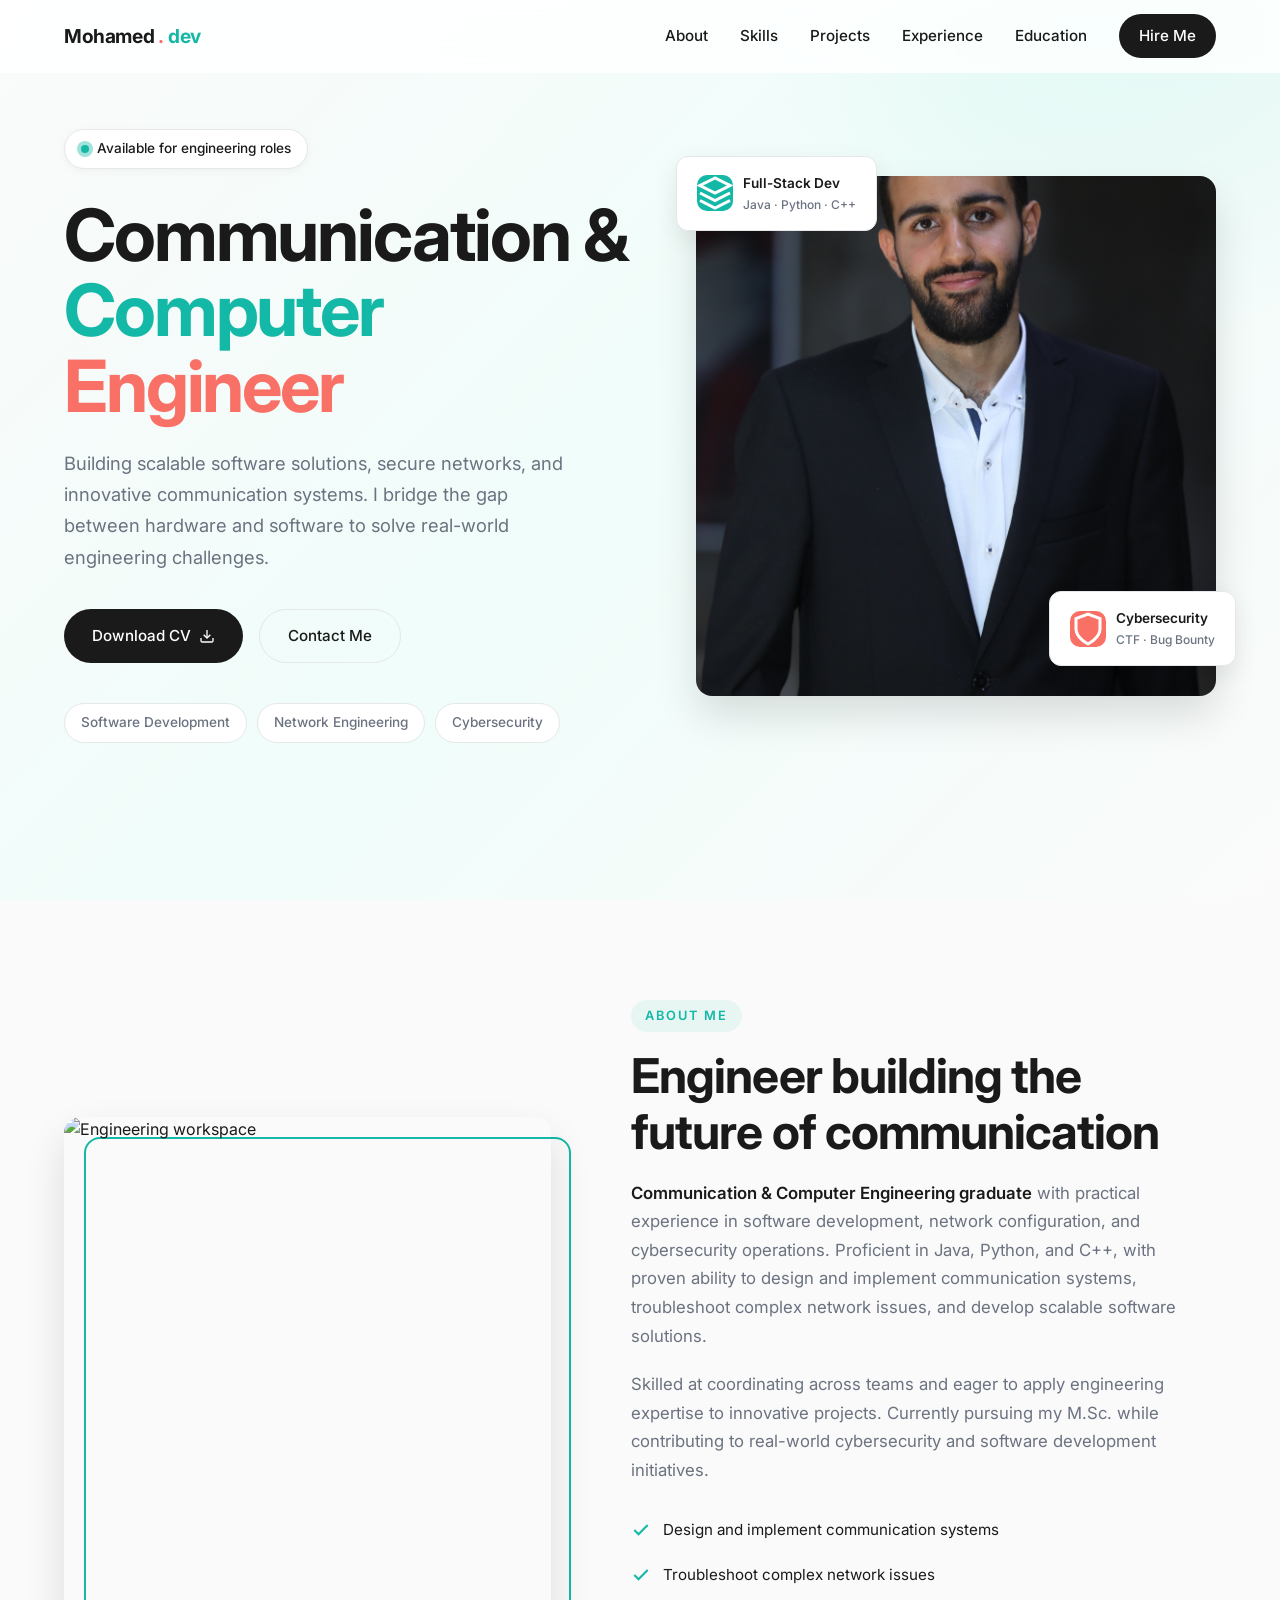
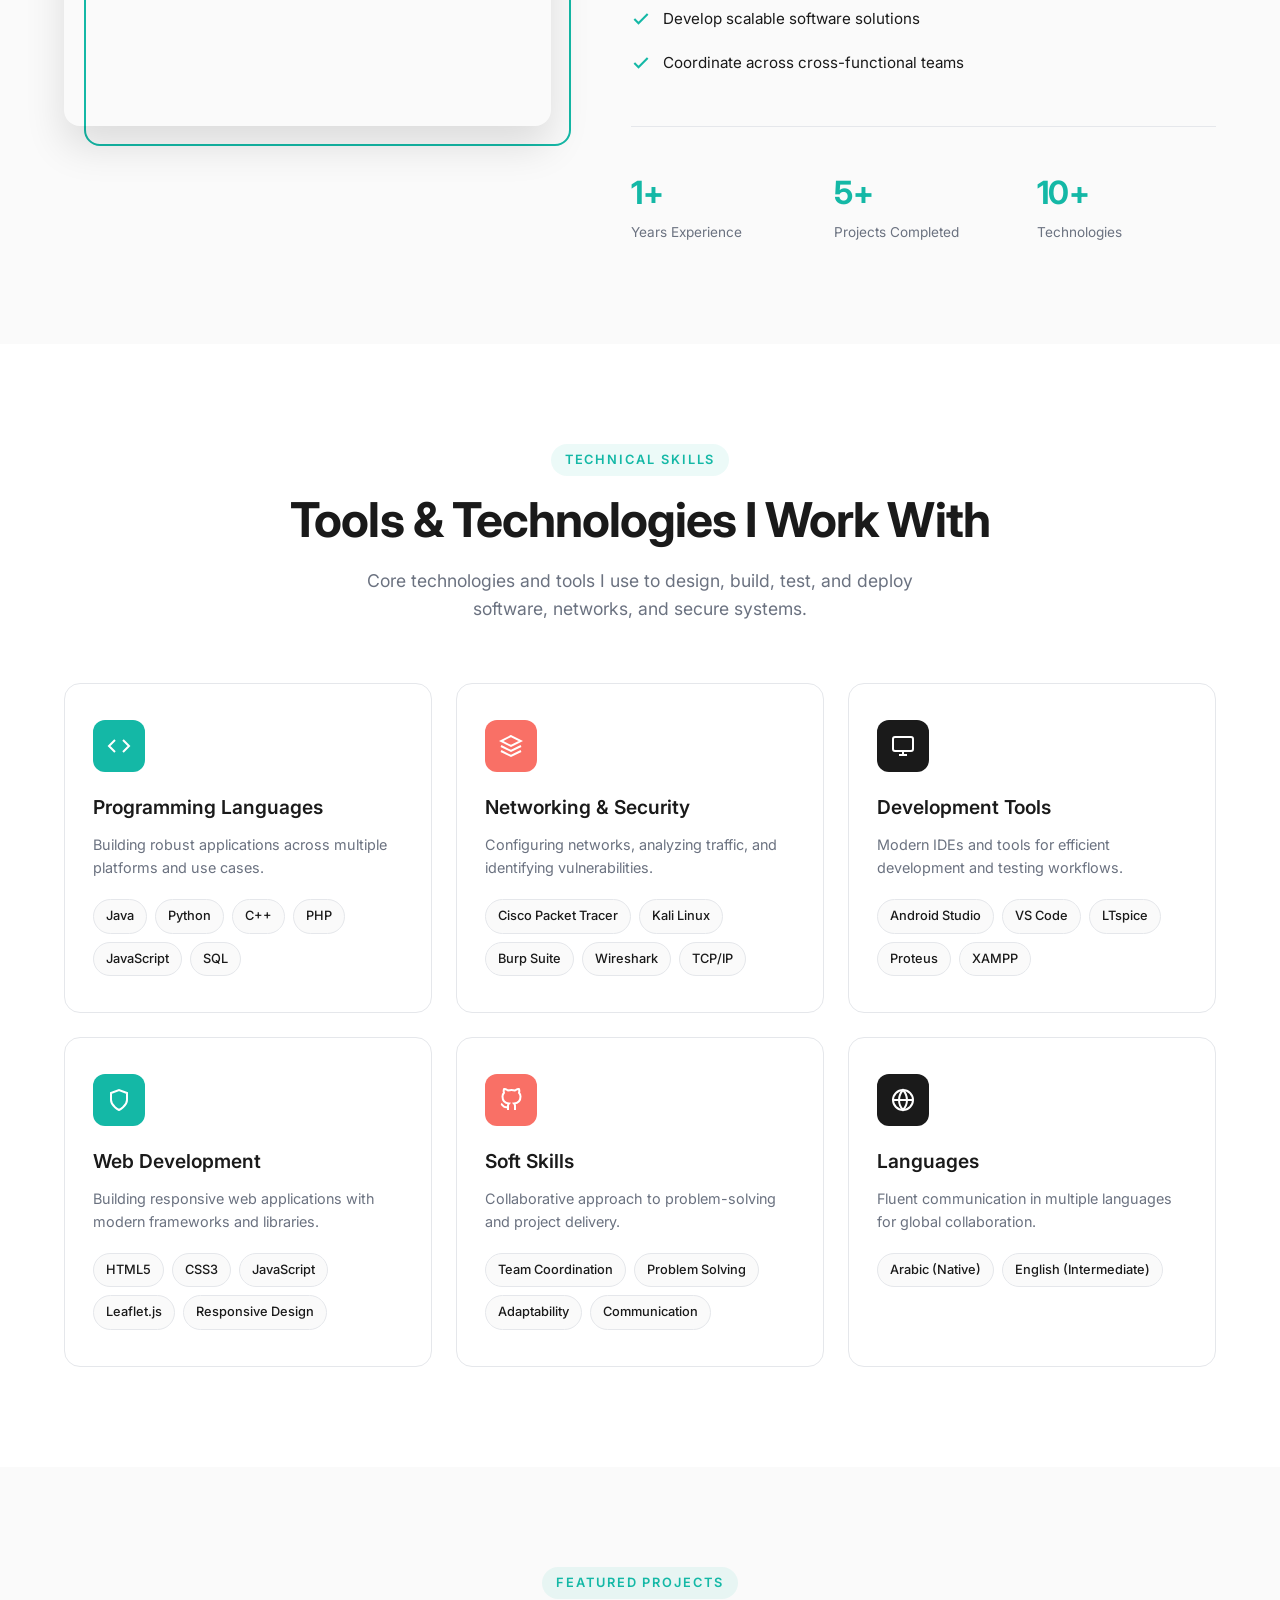
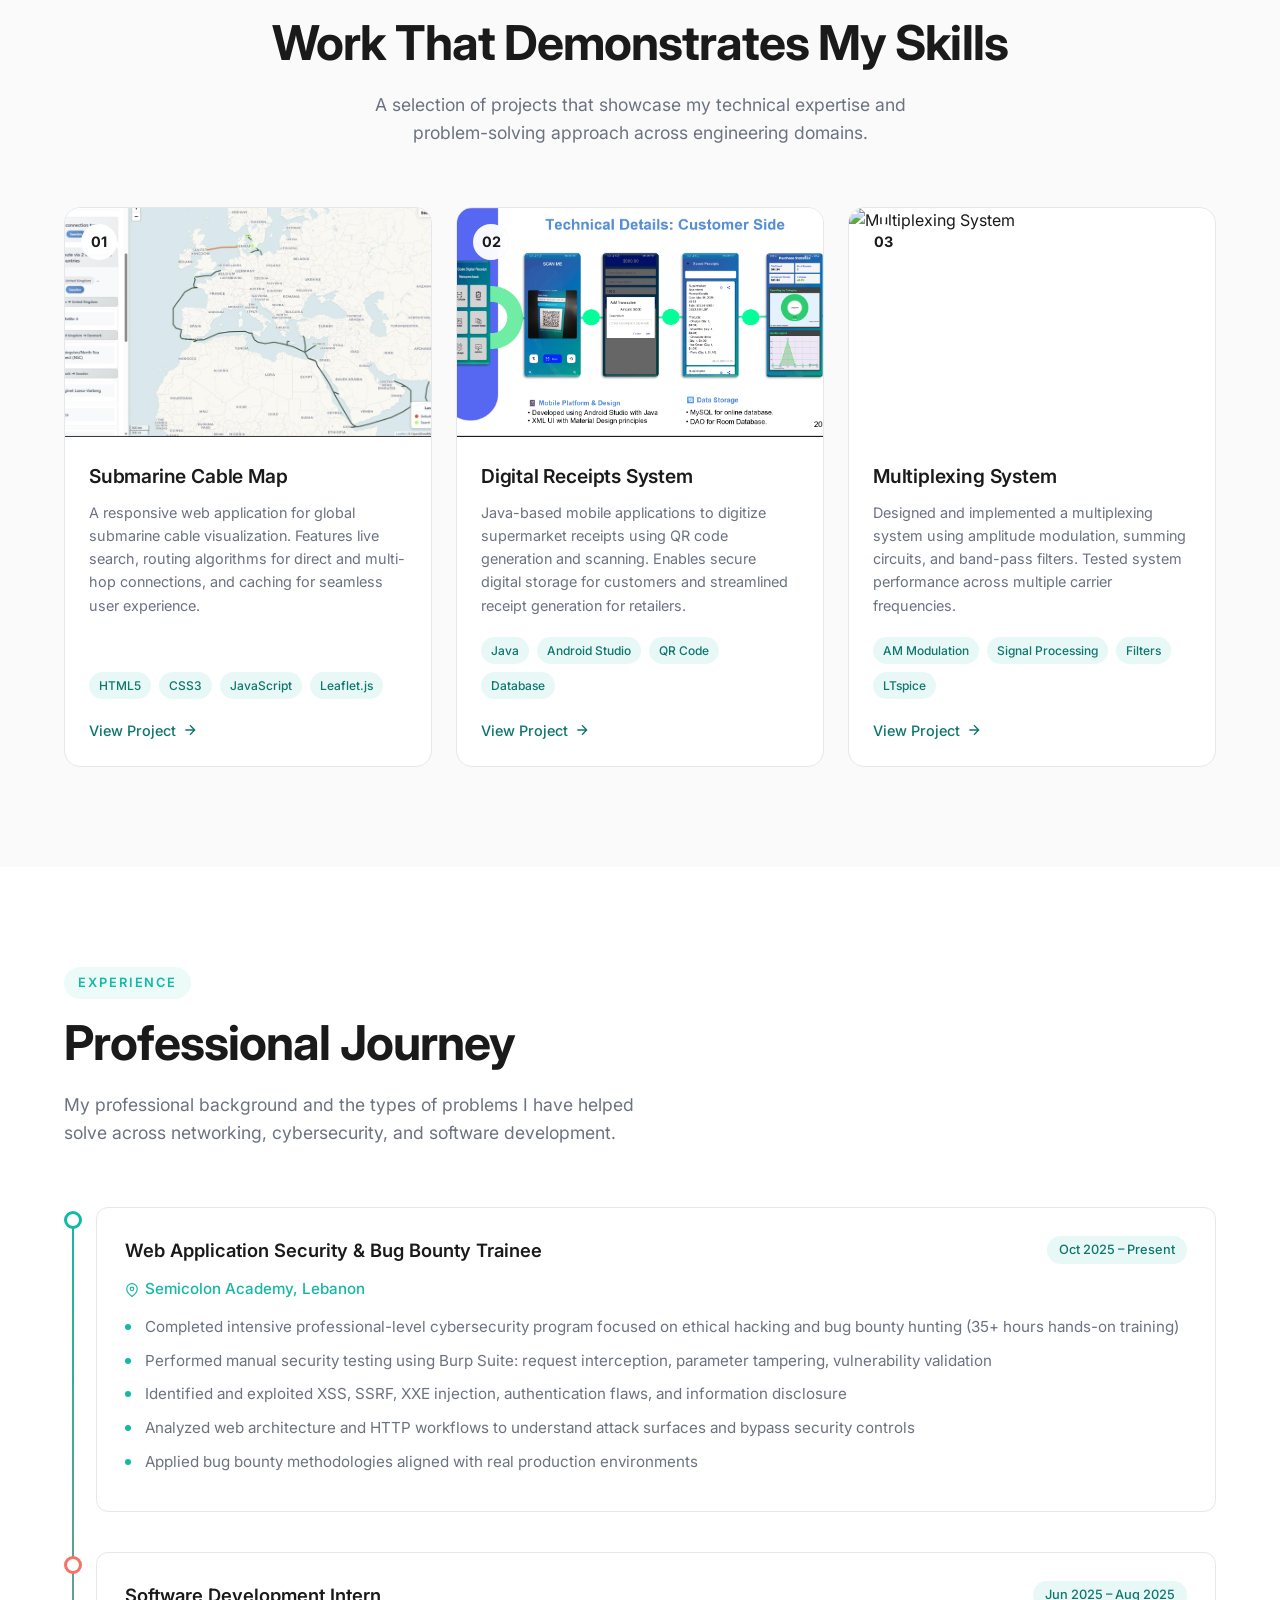
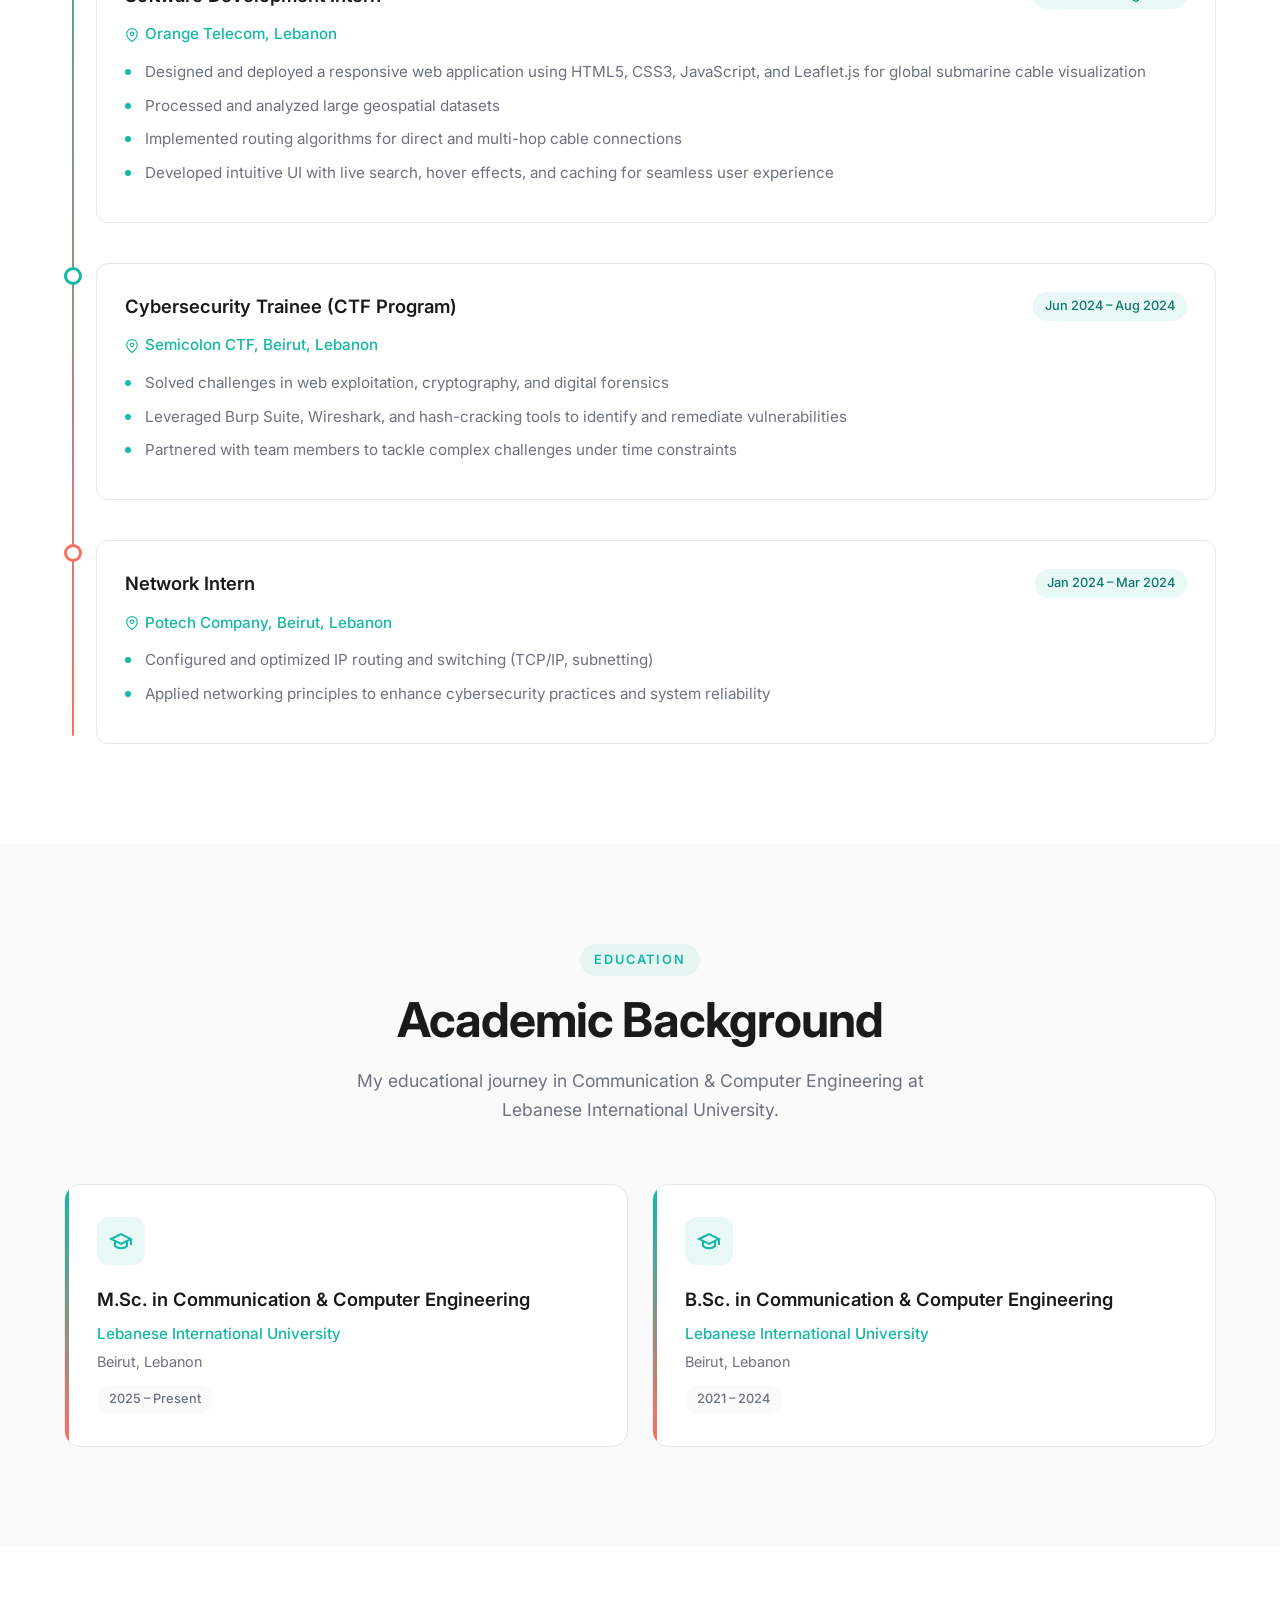
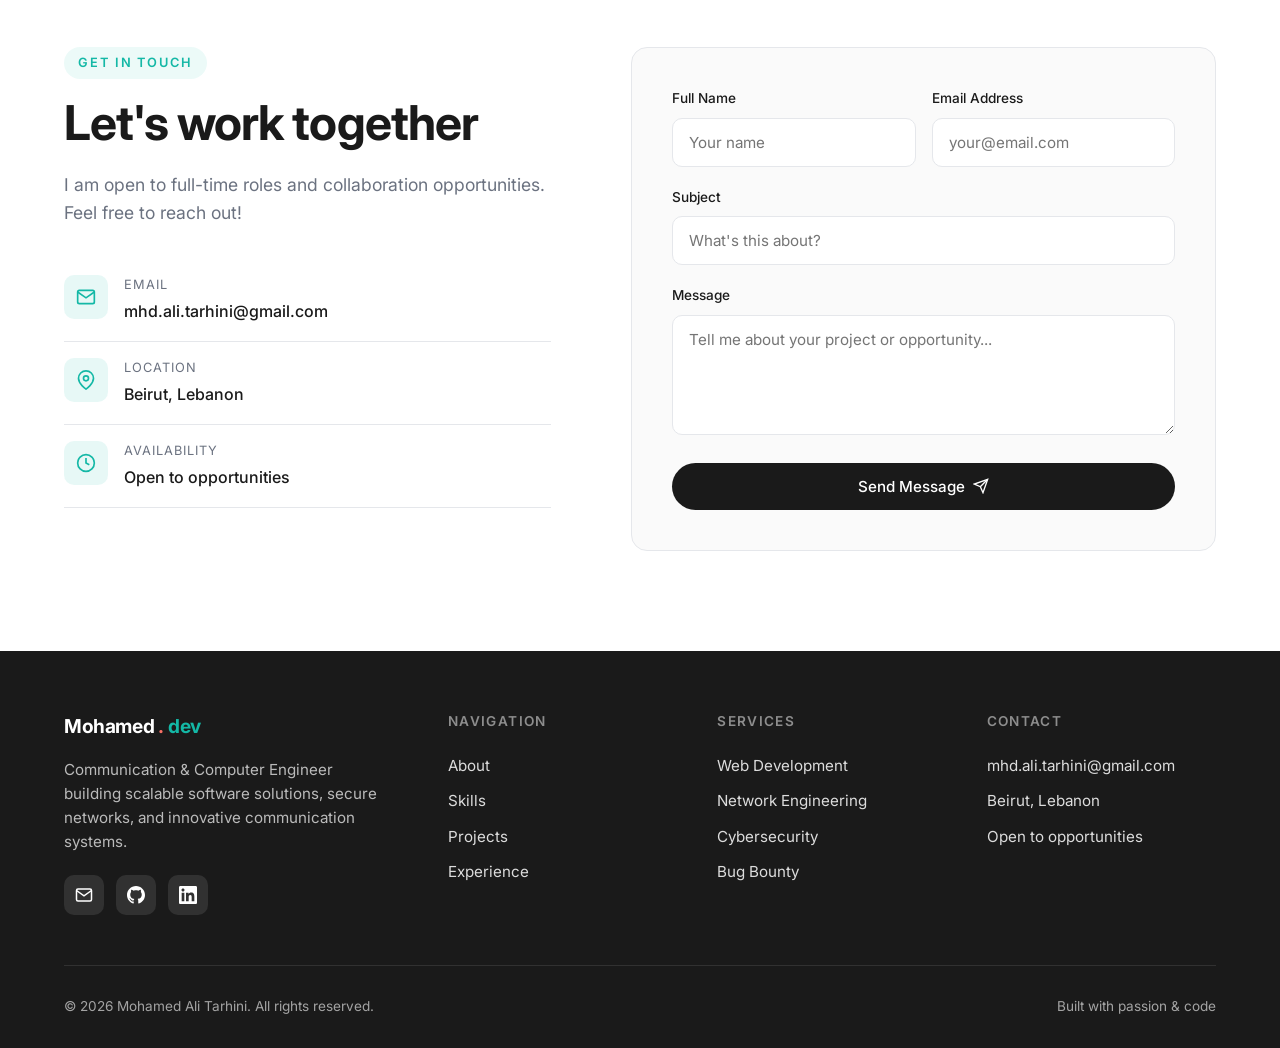
==== commit 75d170dc: "update port" ====
--- a/index.html
+++ b/index.html
@@ -435,7 +435,7 @@
     <div class="reveal">
       <span class="section-label">Get In Touch</span>
       <h2 class="section-title">Let's work together</h2>
-      <p class="section-subtitle">I am open to full-time roles, freelance projects, and collaboration opportunities. Feel free to reach out!</p>
+      <p class="section-subtitle">I am open to full-time roles and collaboration opportunities. Feel free to reach out!</p>
       <ul class="contact-info-list">
         <li>
           <div class="icon">
